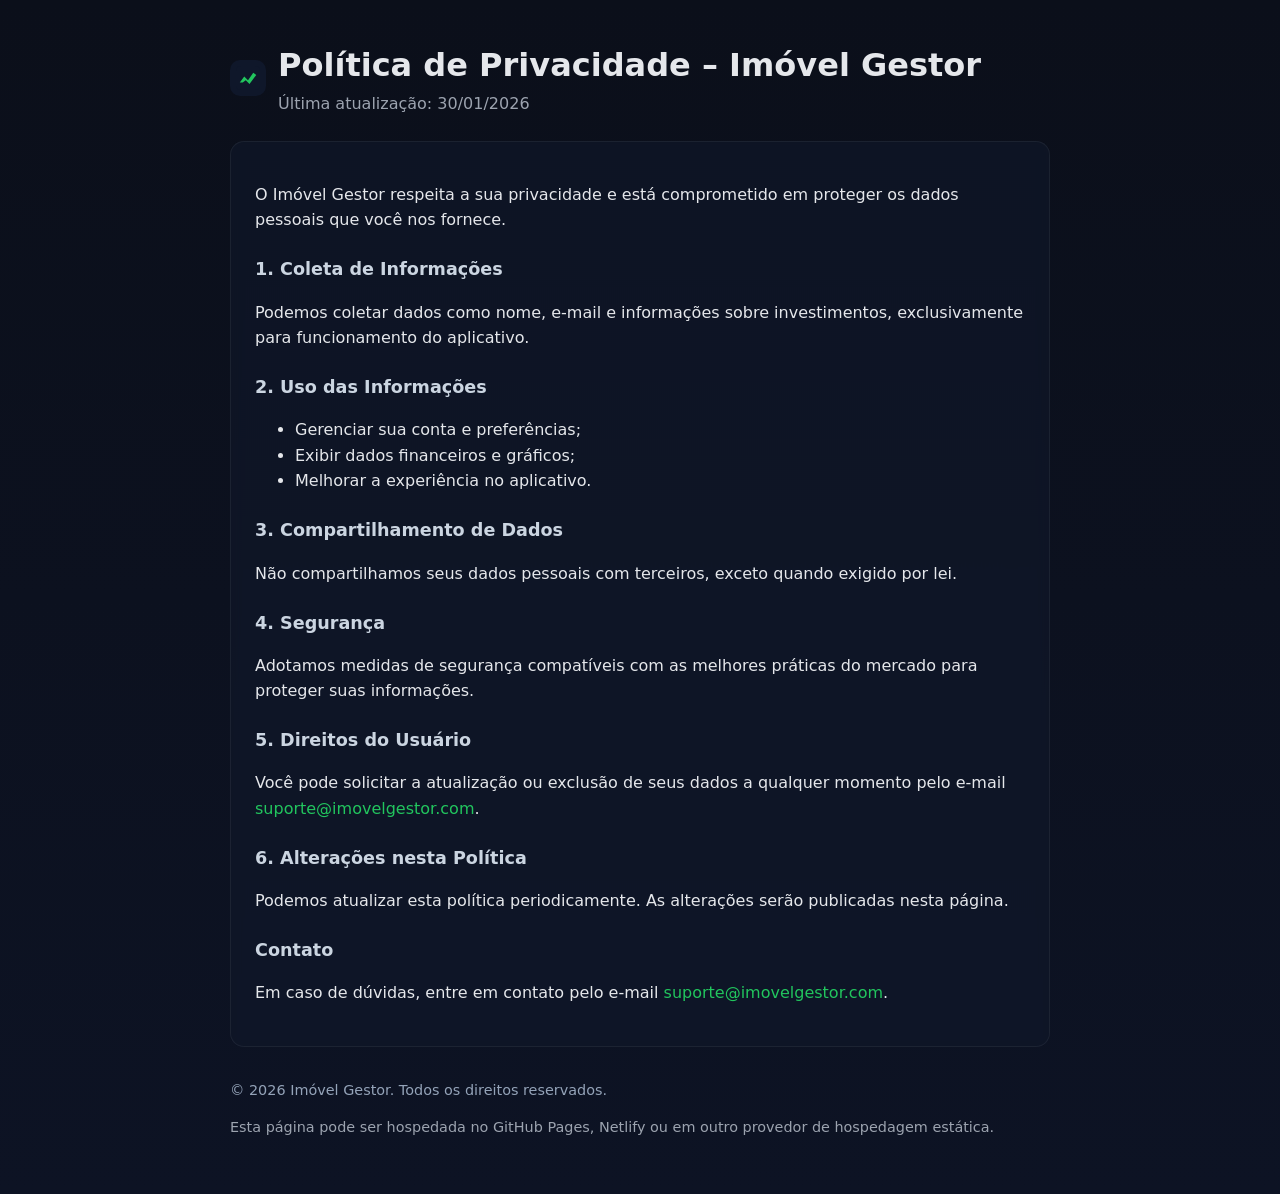
==== index.html @ f821781c "Initial commit" ====
<!doctype html>
<html lang="pt-br">
<head>
  <meta charset="utf-8">
  <meta name="viewport" content="width=device-width, initial-scale=1">
  <title>Política de Privacidade – Imóvel Gestor</title>
  <meta name="description" content="Política de Privacidade do aplicativo Imóvel Gestor. Transparência sobre coleta, uso e proteção de dados.">
  <meta property="og:title" content="Política de Privacidade – Imóvel Gestor">
  <meta property="og:description" content="Política de Privacidade do aplicativo Imóvel Gestor">
  <meta property="og:type" content="website">
  <meta name="theme-color" content="#0f172a">
  <link rel="icon" href="data:image/svg+xml,<svg xmlns='http://www.w3.org/2000/svg' viewBox='0 0 256 256'><rect width='256' height='256' rx='48' fill='%230f172a'/><path d='M40 176l48-64 40 40 56-80 32 24-72 96-40-40-32 24z' fill='%2334d399'/></svg>">
  <style>
    :root{
      --bg: #0b0f1a;
      --panel: #0f172a;
      --text: #e5e7eb;
      --muted:#9ca3af;
      --accent:#22c55e;
      --card:#111827;
    }
    *{box-sizing:border-box}
    html,body{margin:0;padding:0;background:linear-gradient(180deg,var(--bg),#0d1324);color:var(--text);font:16px/1.6 system-ui,-apple-system,Segoe UI,Roboto,Ubuntu,Cantarell,Noto Sans,sans-serif}
    .wrap{max-width:860px;margin:0 auto;padding:40px 20px}
    header{display:flex;align-items:center;gap:12px;margin-bottom:24px}
    .logo{width:36px;height:36px;display:grid;place-items:center;background:#0f172a;border-radius:10px}
    .logo svg{width:24px;height:24px}
    h1{font-size:clamp(1.6rem,3vw,2rem);margin:0}
    .card{background:rgba(17,24,39,.7);backdrop-filter:saturate(140%) blur(6px);border:1px solid rgba(255,255,255,.06);border-radius:14px;padding:24px}
    h2{font-size:1.1rem;margin-top:1.4rem;color:#cbd5e1}
    a{color:var(--accent);text-decoration:none}
    a:hover{text-decoration:underline}
    .muted{color:var(--muted)}
    footer{margin-top:32px;color:#94a3b8;font-size:.9rem}
    code{background:#0f172a;padding:.1rem .35rem;border-radius:6px}
  </style>
</head>
<body>
  <div class="wrap">
    <header>
      <div class="logo" aria-hidden="true">
        <svg xmlns="http://www.w3.org/2000/svg" viewBox="0 0 256 256" fill="none">
          <rect width="256" height="256" rx="48" fill="#0f172a"/>
          <path d="M40 176l48-64 40 40 56-80 32 24-72 96-40-40-32 24z" fill="#22c55e"/>
        </svg>
      </div>
      <div>
        <h1>Política de Privacidade – Imóvel Gestor</h1>
        <div class="muted">Última atualização: 30/01/2026</div>
      </div>
    </header>

    <main class="card" role="main">
      <p>O Imóvel Gestor respeita a sua privacidade e está comprometido em proteger os dados pessoais que você nos fornece.</p>

      <h2>1. Coleta de Informações</h2>
      <p>Podemos coletar dados como nome, e-mail e informações sobre investimentos, exclusivamente para funcionamento do aplicativo.</p>

      <h2>2. Uso das Informações</h2>
      <ul>
        <li>Gerenciar sua conta e preferências;</li>
        <li>Exibir dados financeiros e gráficos;</li>
        <li>Melhorar a experiência no aplicativo.</li>
      </ul>

      <h2>3. Compartilhamento de Dados</h2>
      <p>Não compartilhamos seus dados pessoais com terceiros, exceto quando exigido por lei.</p>

      <h2>4. Segurança</h2>
      <p>Adotamos medidas de segurança compatíveis com as melhores práticas do mercado para proteger suas informações.</p>

      <h2>5. Direitos do Usuário</h2>
      <p>Você pode solicitar a atualização ou exclusão de seus dados a qualquer momento pelo e-mail <a href="mailto:suporte@imovelgestor.com">suporte@imovelgestor.com</a>.</p>

      <h2>6. Alterações nesta Política</h2>
      <p>Podemos atualizar esta política periodicamente. As alterações serão publicadas nesta página.</p>

      <h2>Contato</h2>
      <p>Em caso de dúvidas, entre em contato pelo e-mail <a href="mailto:suporte@imovelgestor.com">suporte@imovelgestor.com</a>.</p>
    </main>

    <footer>
      <p>© 2026 Imóvel Gestor. Todos os direitos reservados.</p>
      <p class="muted">Esta página pode ser hospedada no GitHub Pages, Netlify ou em outro provedor de hospedagem estática.</p>
    </footer>
  </div>
</body>
</html>
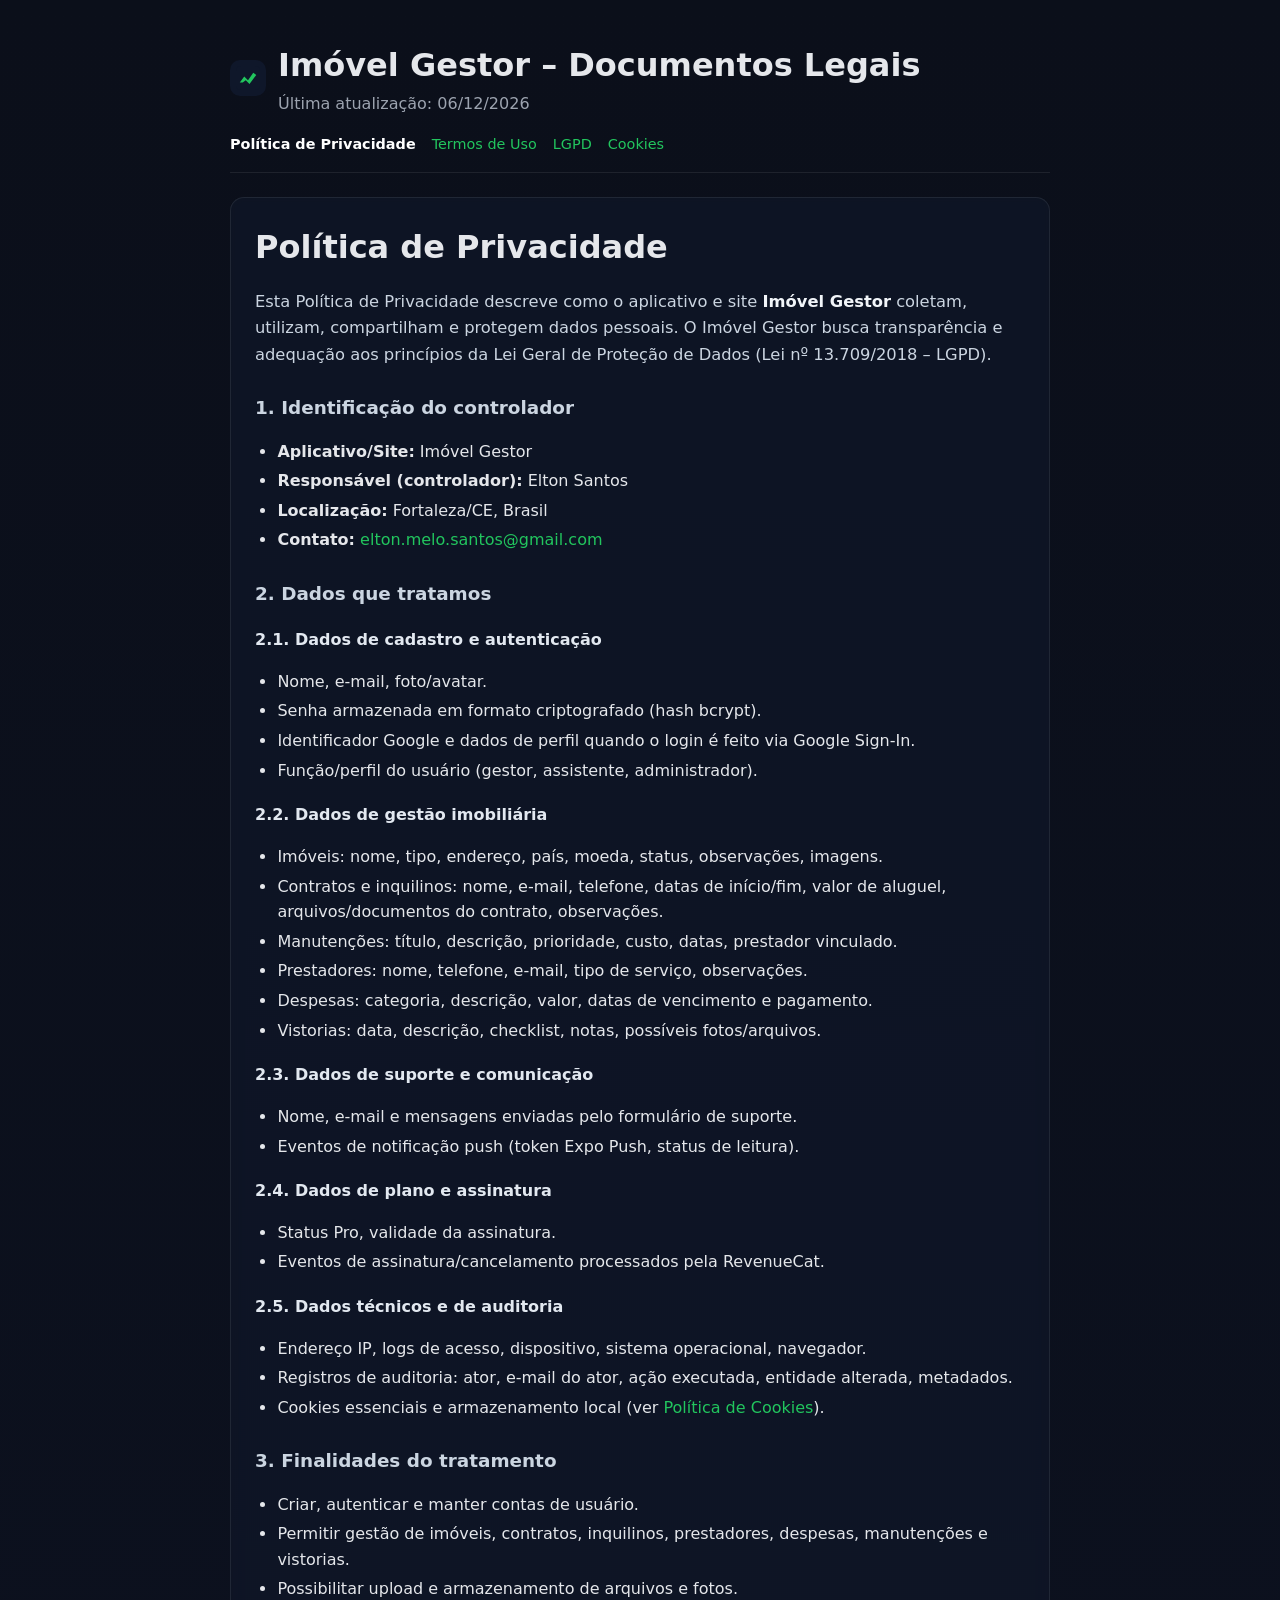
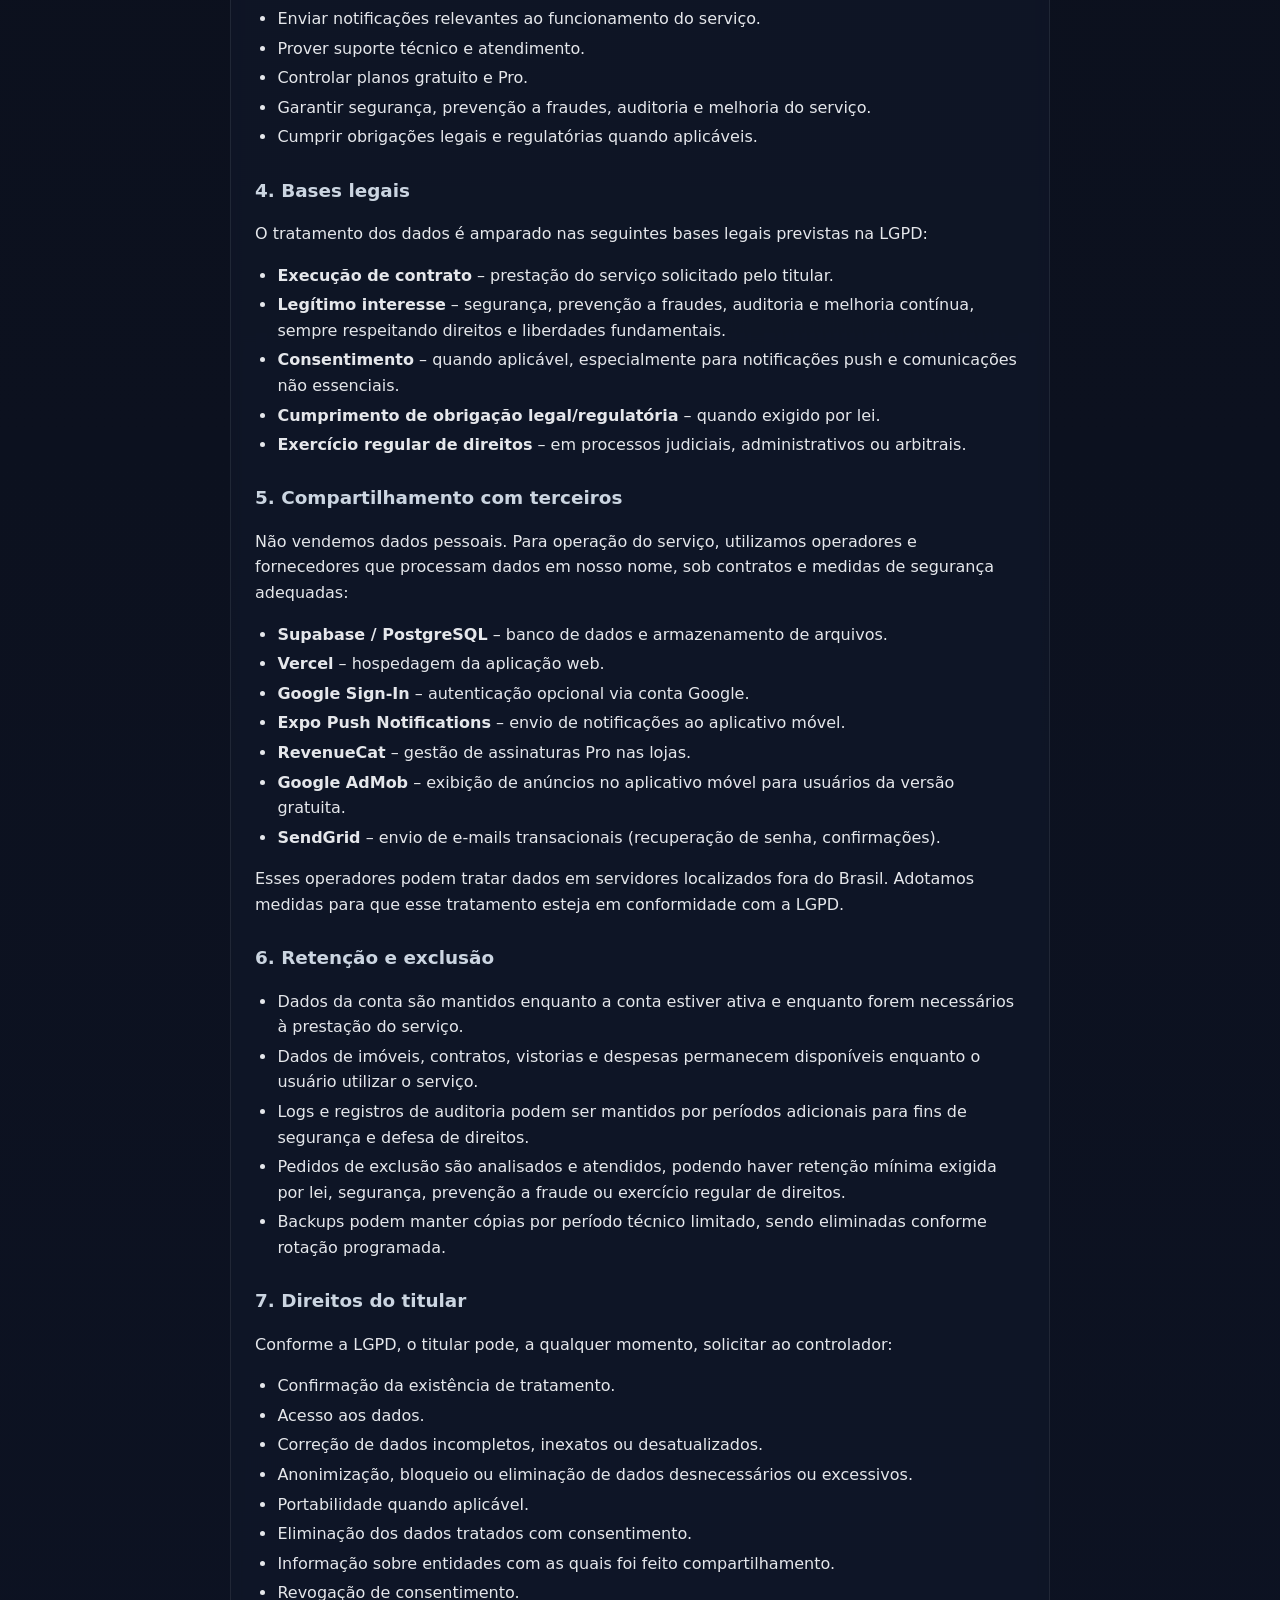
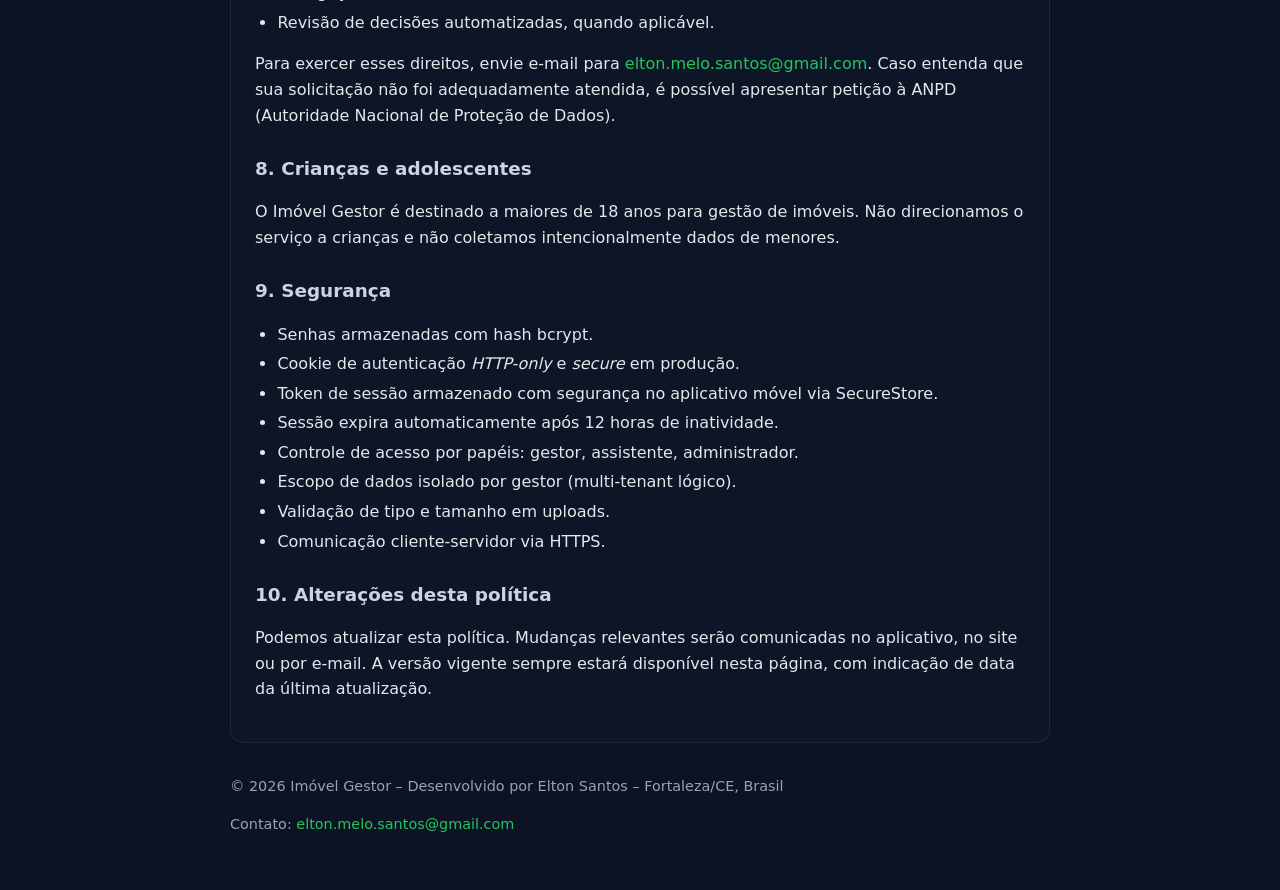
==== commit eb0a24c2: "Add severals laws" ====
--- a/index.html
+++ b/index.html
@@ -1,88 +1,173 @@
-<!doctype html>
-<html lang="pt-br">
-<head>
-  <meta charset="utf-8">
-  <meta name="viewport" content="width=device-width, initial-scale=1">
-  <title>Política de Privacidade – Imóvel Gestor</title>
-  <meta name="description" content="Política de Privacidade do aplicativo Imóvel Gestor. Transparência sobre coleta, uso e proteção de dados.">
-  <meta property="og:title" content="Política de Privacidade – Imóvel Gestor">
-  <meta property="og:description" content="Política de Privacidade do aplicativo Imóvel Gestor">
-  <meta property="og:type" content="website">
-  <meta name="theme-color" content="#0f172a">
-  <link rel="icon" href="data:image/svg+xml,<svg xmlns='http://www.w3.org/2000/svg' viewBox='0 0 256 256'><rect width='256' height='256' rx='48' fill='%230f172a'/><path d='M40 176l48-64 40 40 56-80 32 24-72 96-40-40-32 24z' fill='%2334d399'/></svg>">
-  <style>
-    :root{
-      --bg: #0b0f1a;
-      --panel: #0f172a;
-      --text: #e5e7eb;
-      --muted:#9ca3af;
-      --accent:#22c55e;
-      --card:#111827;
-    }
-    *{box-sizing:border-box}
-    html,body{margin:0;padding:0;background:linear-gradient(180deg,var(--bg),#0d1324);color:var(--text);font:16px/1.6 system-ui,-apple-system,Segoe UI,Roboto,Ubuntu,Cantarell,Noto Sans,sans-serif}
-    .wrap{max-width:860px;margin:0 auto;padding:40px 20px}
-    header{display:flex;align-items:center;gap:12px;margin-bottom:24px}
-    .logo{width:36px;height:36px;display:grid;place-items:center;background:#0f172a;border-radius:10px}
-    .logo svg{width:24px;height:24px}
-    h1{font-size:clamp(1.6rem,3vw,2rem);margin:0}
-    .card{background:rgba(17,24,39,.7);backdrop-filter:saturate(140%) blur(6px);border:1px solid rgba(255,255,255,.06);border-radius:14px;padding:24px}
-    h2{font-size:1.1rem;margin-top:1.4rem;color:#cbd5e1}
-    a{color:var(--accent);text-decoration:none}
-    a:hover{text-decoration:underline}
-    .muted{color:var(--muted)}
-    footer{margin-top:32px;color:#94a3b8;font-size:.9rem}
-    code{background:#0f172a;padding:.1rem .35rem;border-radius:6px}
-  </style>
-</head>
-<body>
-  <div class="wrap">
-    <header>
-      <div class="logo" aria-hidden="true">
-        <svg xmlns="http://www.w3.org/2000/svg" viewBox="0 0 256 256" fill="none">
-          <rect width="256" height="256" rx="48" fill="#0f172a"/>
-          <path d="M40 176l48-64 40 40 56-80 32 24-72 96-40-40-32 24z" fill="#22c55e"/>
-        </svg>
-      </div>
-      <div>
-        <h1>Política de Privacidade – Imóvel Gestor</h1>
-        <div class="muted">Última atualização: 30/01/2026</div>
-      </div>
-    </header>
-
-    <main class="card" role="main">
-      <p>O Imóvel Gestor respeita a sua privacidade e está comprometido em proteger os dados pessoais que você nos fornece.</p>
-
-      <h2>1. Coleta de Informações</h2>
-      <p>Podemos coletar dados como nome, e-mail e informações sobre investimentos, exclusivamente para funcionamento do aplicativo.</p>
-
-      <h2>2. Uso das Informações</h2>
-      <ul>
-        <li>Gerenciar sua conta e preferências;</li>
-        <li>Exibir dados financeiros e gráficos;</li>
-        <li>Melhorar a experiência no aplicativo.</li>
-      </ul>
-
-      <h2>3. Compartilhamento de Dados</h2>
-      <p>Não compartilhamos seus dados pessoais com terceiros, exceto quando exigido por lei.</p>
-
-      <h2>4. Segurança</h2>
-      <p>Adotamos medidas de segurança compatíveis com as melhores práticas do mercado para proteger suas informações.</p>
-
-      <h2>5. Direitos do Usuário</h2>
-      <p>Você pode solicitar a atualização ou exclusão de seus dados a qualquer momento pelo e-mail <a href="mailto:suporte@imovelgestor.com">suporte@imovelgestor.com</a>.</p>
-
-      <h2>6. Alterações nesta Política</h2>
-      <p>Podemos atualizar esta política periodicamente. As alterações serão publicadas nesta página.</p>
-
-      <h2>Contato</h2>
-      <p>Em caso de dúvidas, entre em contato pelo e-mail <a href="mailto:suporte@imovelgestor.com">suporte@imovelgestor.com</a>.</p>
-    </main>
-
-    <footer>
-      <p>© 2026 Imóvel Gestor. Todos os direitos reservados.</p>
-      <p class="muted">Esta página pode ser hospedada no GitHub Pages, Netlify ou em outro provedor de hospedagem estática.</p>
-    </footer>
-  </div>
-</body>
-</html>+<!doctype html>
+<html lang="pt-br">
+<head>
+  <meta charset="utf-8">
+  <meta name="viewport" content="width=device-width, initial-scale=1">
+  <title>Política de Privacidade – Imóvel Gestor</title>
+  <meta name="description" content="Política de Privacidade do Imóvel Gestor: dados tratados, finalidades, bases legais, compartilhamento, retenção, segurança e direitos do titular conforme a LGPD.">
+  <meta property="og:title" content="Política de Privacidade – Imóvel Gestor">
+  <meta property="og:description" content="Política de Privacidade do Imóvel Gestor – LGPD, dados, direitos do titular.">
+  <meta property="og:type" content="website">
+  <meta name="theme-color" content="#0f172a">
+  <link rel="icon" href="data:image/svg+xml,<svg xmlns='http://www.w3.org/2000/svg' viewBox='0 0 256 256'><rect width='256' height='256' rx='48' fill='%230f172a'/><path d='M40 176l48-64 40 40 56-80 32 24-72 96-40-40-32 24z' fill='%2334d399'/></svg>">
+  <link rel="stylesheet" href="style.css">
+</head>
+<body>
+  <div class="wrap">
+    <header class="site">
+      <div class="logo" aria-hidden="true">
+        <svg xmlns="http://www.w3.org/2000/svg" viewBox="0 0 256 256" fill="none">
+          <rect width="256" height="256" rx="48" fill="#0f172a"/>
+          <path d="M40 176l48-64 40 40 56-80 32 24-72 96-40-40-32 24z" fill="#22c55e"/>
+        </svg>
+      </div>
+      <div>
+        <h1>Imóvel Gestor – Documentos Legais</h1>
+        <div class="muted">Última atualização: <span id="last-update">—</span></div>
+      </div>
+    </header>
+
+    <nav class="nav">
+      <a href="index.html" class="active">Política de Privacidade</a>
+      <a href="terms.html">Termos de Uso</a>
+      <a href="lgpd.html">LGPD</a>
+      <a href="cookies.html">Cookies</a>
+    </nav>
+
+    <main class="card" role="main">
+      <h1 style="margin-top:0">Política de Privacidade</h1>
+      <p class="lead">Esta Política de Privacidade descreve como o aplicativo e site <strong>Imóvel Gestor</strong> coletam, utilizam, compartilham e protegem dados pessoais. O Imóvel Gestor busca transparência e adequação aos princípios da Lei Geral de Proteção de Dados (Lei nº 13.709/2018 – LGPD).</p>
+
+      <h2>1. Identificação do controlador</h2>
+      <ul>
+        <li><strong>Aplicativo/Site:</strong> Imóvel Gestor</li>
+        <li><strong>Responsável (controlador):</strong> Elton Santos</li>
+        <li><strong>Localização:</strong> Fortaleza/CE, Brasil</li>
+        <li><strong>Contato:</strong> <a href="mailto:elton.melo.santos@gmail.com">elton.melo.santos@gmail.com</a></li>
+      </ul>
+
+      <h2>2. Dados que tratamos</h2>
+
+      <h3>2.1. Dados de cadastro e autenticação</h3>
+      <ul>
+        <li>Nome, e-mail, foto/avatar.</li>
+        <li>Senha armazenada em formato criptografado (hash bcrypt).</li>
+        <li>Identificador Google e dados de perfil quando o login é feito via Google Sign-In.</li>
+        <li>Função/perfil do usuário (gestor, assistente, administrador).</li>
+      </ul>
+
+      <h3>2.2. Dados de gestão imobiliária</h3>
+      <ul>
+        <li>Imóveis: nome, tipo, endereço, país, moeda, status, observações, imagens.</li>
+        <li>Contratos e inquilinos: nome, e-mail, telefone, datas de início/fim, valor de aluguel, arquivos/documentos do contrato, observações.</li>
+        <li>Manutenções: título, descrição, prioridade, custo, datas, prestador vinculado.</li>
+        <li>Prestadores: nome, telefone, e-mail, tipo de serviço, observações.</li>
+        <li>Despesas: categoria, descrição, valor, datas de vencimento e pagamento.</li>
+        <li>Vistorias: data, descrição, checklist, notas, possíveis fotos/arquivos.</li>
+      </ul>
+
+      <h3>2.3. Dados de suporte e comunicação</h3>
+      <ul>
+        <li>Nome, e-mail e mensagens enviadas pelo formulário de suporte.</li>
+        <li>Eventos de notificação push (token Expo Push, status de leitura).</li>
+      </ul>
+
+      <h3>2.4. Dados de plano e assinatura</h3>
+      <ul>
+        <li>Status Pro, validade da assinatura.</li>
+        <li>Eventos de assinatura/cancelamento processados pela RevenueCat.</li>
+      </ul>
+
+      <h3>2.5. Dados técnicos e de auditoria</h3>
+      <ul>
+        <li>Endereço IP, logs de acesso, dispositivo, sistema operacional, navegador.</li>
+        <li>Registros de auditoria: ator, e-mail do ator, ação executada, entidade alterada, metadados.</li>
+        <li>Cookies essenciais e armazenamento local (ver <a href="cookies.html">Política de Cookies</a>).</li>
+      </ul>
+
+      <h2>3. Finalidades do tratamento</h2>
+      <ul>
+        <li>Criar, autenticar e manter contas de usuário.</li>
+        <li>Permitir gestão de imóveis, contratos, inquilinos, prestadores, despesas, manutenções e vistorias.</li>
+        <li>Possibilitar upload e armazenamento de arquivos e fotos.</li>
+        <li>Enviar notificações relevantes ao funcionamento do serviço.</li>
+        <li>Prover suporte técnico e atendimento.</li>
+        <li>Controlar planos gratuito e Pro.</li>
+        <li>Garantir segurança, prevenção a fraudes, auditoria e melhoria do serviço.</li>
+        <li>Cumprir obrigações legais e regulatórias quando aplicáveis.</li>
+      </ul>
+
+      <h2>4. Bases legais</h2>
+      <p>O tratamento dos dados é amparado nas seguintes bases legais previstas na LGPD:</p>
+      <ul>
+        <li><strong>Execução de contrato</strong> – prestação do serviço solicitado pelo titular.</li>
+        <li><strong>Legítimo interesse</strong> – segurança, prevenção a fraudes, auditoria e melhoria contínua, sempre respeitando direitos e liberdades fundamentais.</li>
+        <li><strong>Consentimento</strong> – quando aplicável, especialmente para notificações push e comunicações não essenciais.</li>
+        <li><strong>Cumprimento de obrigação legal/regulatória</strong> – quando exigido por lei.</li>
+        <li><strong>Exercício regular de direitos</strong> – em processos judiciais, administrativos ou arbitrais.</li>
+      </ul>
+
+      <h2>5. Compartilhamento com terceiros</h2>
+      <p>Não vendemos dados pessoais. Para operação do serviço, utilizamos operadores e fornecedores que processam dados em nosso nome, sob contratos e medidas de segurança adequadas:</p>
+      <ul>
+        <li><strong>Supabase / PostgreSQL</strong> – banco de dados e armazenamento de arquivos.</li>
+        <li><strong>Vercel</strong> – hospedagem da aplicação web.</li>
+        <li><strong>Google Sign-In</strong> – autenticação opcional via conta Google.</li>
+        <li><strong>Expo Push Notifications</strong> – envio de notificações ao aplicativo móvel.</li>
+        <li><strong>RevenueCat</strong> – gestão de assinaturas Pro nas lojas.</li>
+        <li><strong>Google AdMob</strong> – exibição de anúncios no aplicativo móvel para usuários da versão gratuita.</li>
+        <li><strong>SendGrid</strong> – envio de e-mails transacionais (recuperação de senha, confirmações).</li>
+      </ul>
+      <p>Esses operadores podem tratar dados em servidores localizados fora do Brasil. Adotamos medidas para que esse tratamento esteja em conformidade com a LGPD.</p>
+
+      <h2>6. Retenção e exclusão</h2>
+      <ul>
+        <li>Dados da conta são mantidos enquanto a conta estiver ativa e enquanto forem necessários à prestação do serviço.</li>
+        <li>Dados de imóveis, contratos, vistorias e despesas permanecem disponíveis enquanto o usuário utilizar o serviço.</li>
+        <li>Logs e registros de auditoria podem ser mantidos por períodos adicionais para fins de segurança e defesa de direitos.</li>
+        <li>Pedidos de exclusão são analisados e atendidos, podendo haver retenção mínima exigida por lei, segurança, prevenção a fraude ou exercício regular de direitos.</li>
+        <li>Backups podem manter cópias por período técnico limitado, sendo eliminadas conforme rotação programada.</li>
+      </ul>
+
+      <h2>7. Direitos do titular</h2>
+      <p>Conforme a LGPD, o titular pode, a qualquer momento, solicitar ao controlador:</p>
+      <ul>
+        <li>Confirmação da existência de tratamento.</li>
+        <li>Acesso aos dados.</li>
+        <li>Correção de dados incompletos, inexatos ou desatualizados.</li>
+        <li>Anonimização, bloqueio ou eliminação de dados desnecessários ou excessivos.</li>
+        <li>Portabilidade quando aplicável.</li>
+        <li>Eliminação dos dados tratados com consentimento.</li>
+        <li>Informação sobre entidades com as quais foi feito compartilhamento.</li>
+        <li>Revogação de consentimento.</li>
+        <li>Revisão de decisões automatizadas, quando aplicável.</li>
+      </ul>
+      <p>Para exercer esses direitos, envie e-mail para <a href="mailto:elton.melo.santos@gmail.com">elton.melo.santos@gmail.com</a>. Caso entenda que sua solicitação não foi adequadamente atendida, é possível apresentar petição à ANPD (Autoridade Nacional de Proteção de Dados).</p>
+
+      <h2>8. Crianças e adolescentes</h2>
+      <p>O Imóvel Gestor é destinado a maiores de 18 anos para gestão de imóveis. Não direcionamos o serviço a crianças e não coletamos intencionalmente dados de menores.</p>
+
+      <h2>9. Segurança</h2>
+      <ul>
+        <li>Senhas armazenadas com hash bcrypt.</li>
+        <li>Cookie de autenticação <em>HTTP-only</em> e <em>secure</em> em produção.</li>
+        <li>Token de sessão armazenado com segurança no aplicativo móvel via SecureStore.</li>
+        <li>Sessão expira automaticamente após 12 horas de inatividade.</li>
+        <li>Controle de acesso por papéis: gestor, assistente, administrador.</li>
+        <li>Escopo de dados isolado por gestor (multi-tenant lógico).</li>
+        <li>Validação de tipo e tamanho em uploads.</li>
+        <li>Comunicação cliente-servidor via HTTPS.</li>
+      </ul>
+
+      <h2>10. Alterações desta política</h2>
+      <p>Podemos atualizar esta política. Mudanças relevantes serão comunicadas no aplicativo, no site ou por e-mail. A versão vigente sempre estará disponível nesta página, com indicação de data da última atualização.</p>
+    </main>
+
+    <footer>
+      <p>© <span id="copy-year"></span> Imóvel Gestor – Desenvolvido por Elton Santos – Fortaleza/CE, Brasil</p>
+      <p class="muted">Contato: <a href="mailto:elton.melo.santos@gmail.com">elton.melo.santos@gmail.com</a></p>
+    </footer>
+  </div>
+  <script src="legal.js"></script>
+</body>
+</html>
--- a/style.css
+++ b/style.css
@@ -0,0 +1,155 @@
+:root {
+  --bg: #0b0f1a;
+  --panel: #0f172a;
+  --text: #e5e7eb;
+  --muted: #9ca3af;
+  --accent: #22c55e;
+  --card: #111827;
+  --border: rgba(255, 255, 255, 0.08);
+}
+
+* {
+  box-sizing: border-box;
+}
+
+html,
+body {
+  margin: 0;
+  padding: 0;
+  background: linear-gradient(180deg, var(--bg), #0d1324);
+  color: var(--text);
+  font: 16px/1.6 system-ui, -apple-system, Segoe UI, Roboto, Ubuntu, Cantarell,
+    Noto Sans, sans-serif;
+}
+
+.wrap {
+  max-width: 860px;
+  margin: 0 auto;
+  padding: 40px 20px;
+}
+
+header.site {
+  display: flex;
+  align-items: center;
+  gap: 12px;
+  margin-bottom: 16px;
+}
+
+.logo {
+  width: 36px;
+  height: 36px;
+  display: grid;
+  place-items: center;
+  background: #0f172a;
+  border-radius: 10px;
+}
+
+.logo svg {
+  width: 24px;
+  height: 24px;
+}
+
+h1 {
+  font-size: clamp(1.6rem, 3vw, 2rem);
+  margin: 0;
+}
+
+h2 {
+  font-size: 1.15rem;
+  margin-top: 1.6rem;
+  color: #cbd5e1;
+}
+
+h3 {
+  font-size: 1rem;
+  margin-top: 1.2rem;
+  color: #e2e8f0;
+}
+
+.card {
+  background: rgba(17, 24, 39, 0.7);
+  backdrop-filter: saturate(140%) blur(6px);
+  border: 1px solid var(--border);
+  border-radius: 14px;
+  padding: 24px;
+}
+
+a {
+  color: var(--accent);
+  text-decoration: none;
+}
+
+a:hover {
+  text-decoration: underline;
+}
+
+.muted {
+  color: var(--muted);
+}
+
+.nav {
+  display: flex;
+  flex-wrap: wrap;
+  gap: 8px 16px;
+  font-size: 0.9rem;
+  margin-bottom: 24px;
+  border-bottom: 1px solid var(--border);
+  padding-bottom: 16px;
+}
+
+.nav a.active {
+  color: #fff;
+  font-weight: 600;
+}
+
+footer {
+  margin-top: 32px;
+  color: #94a3b8;
+  font-size: 0.9rem;
+}
+
+code {
+  background: #0f172a;
+  padding: 0.1rem 0.35rem;
+  border-radius: 6px;
+  font-size: 0.85em;
+}
+
+ul,
+ol {
+  padding-left: 1.4rem;
+}
+
+li {
+  margin: 0.25rem 0;
+}
+
+table {
+  width: 100%;
+  border-collapse: collapse;
+  margin: 0.8rem 0;
+  font-size: 0.92rem;
+}
+
+th,
+td {
+  border: 1px solid var(--border);
+  padding: 8px 10px;
+  text-align: left;
+  vertical-align: top;
+}
+
+th {
+  background: #0f172a;
+  font-weight: 600;
+  color: #cbd5e1;
+}
+
+p strong {
+  color: #f1f5f9;
+}
+
+.lead {
+  font-size: 1.02rem;
+  color: #cbd5e1;
+}
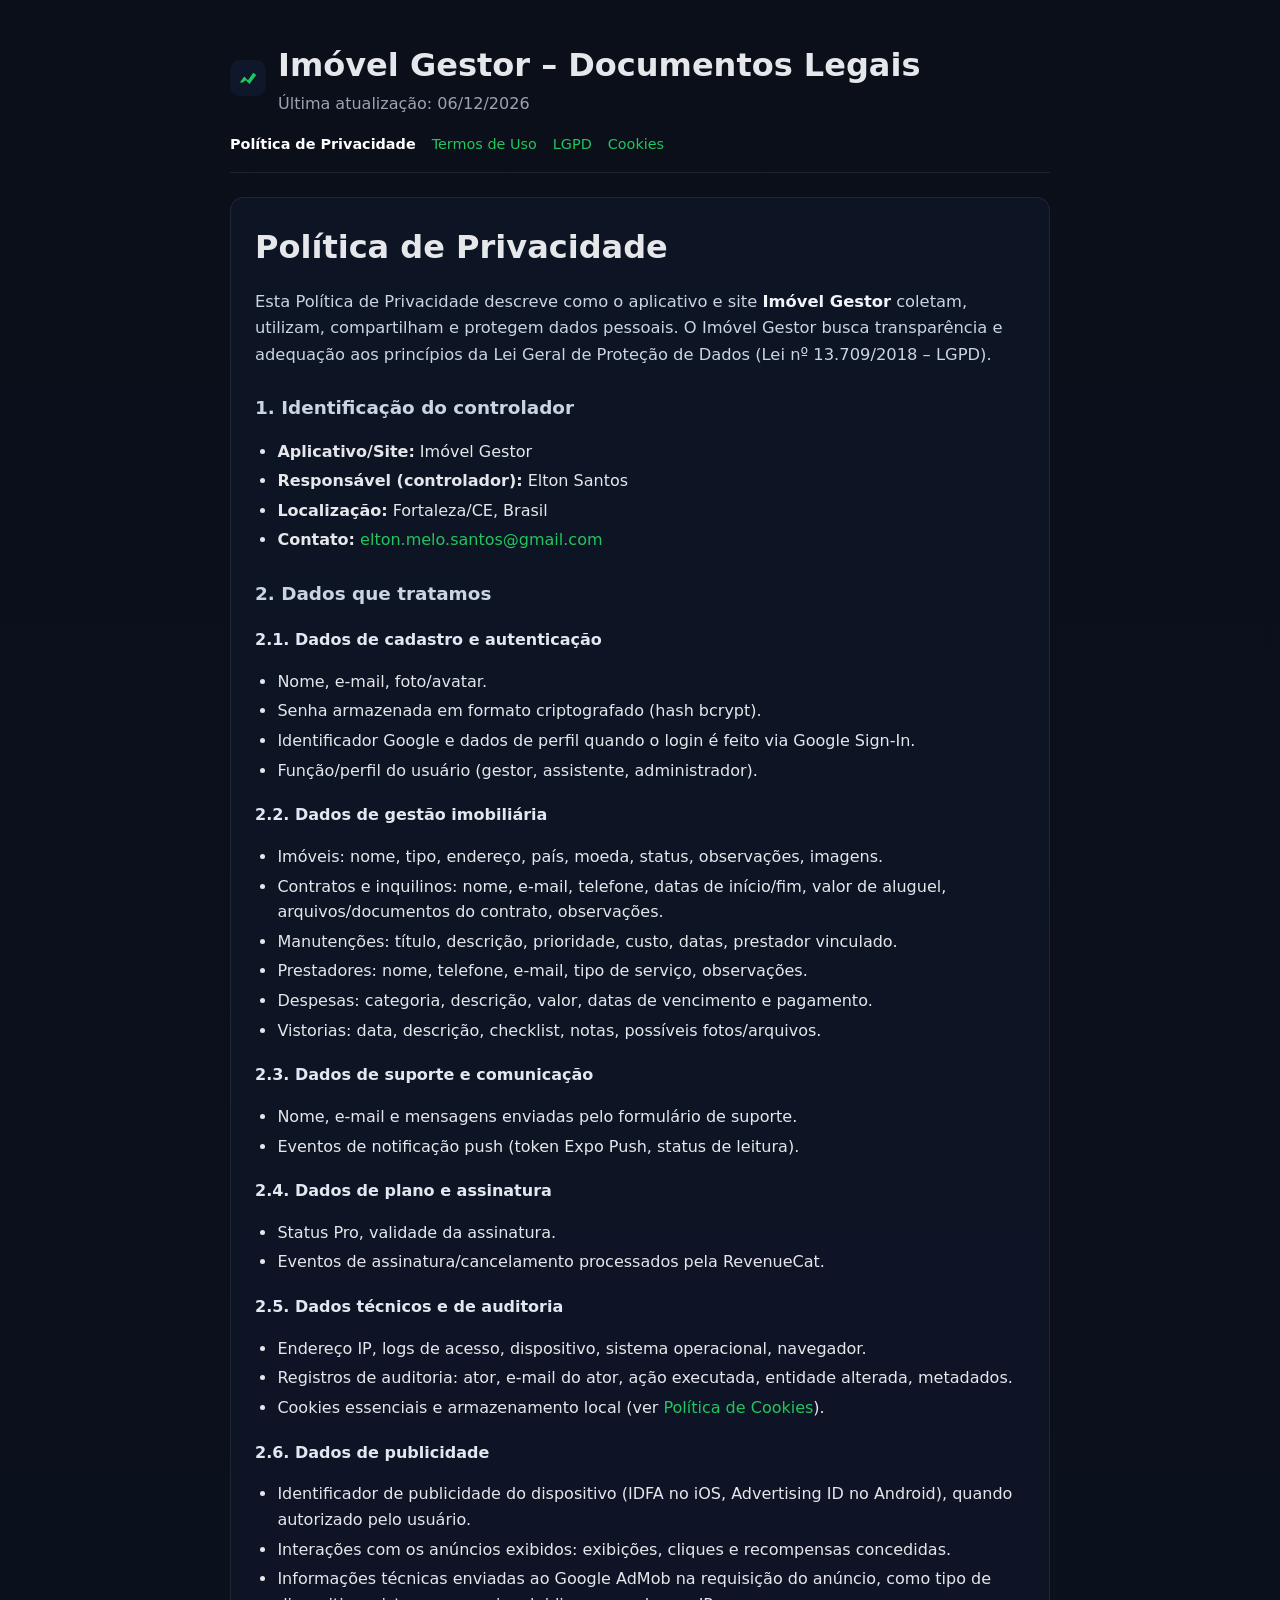
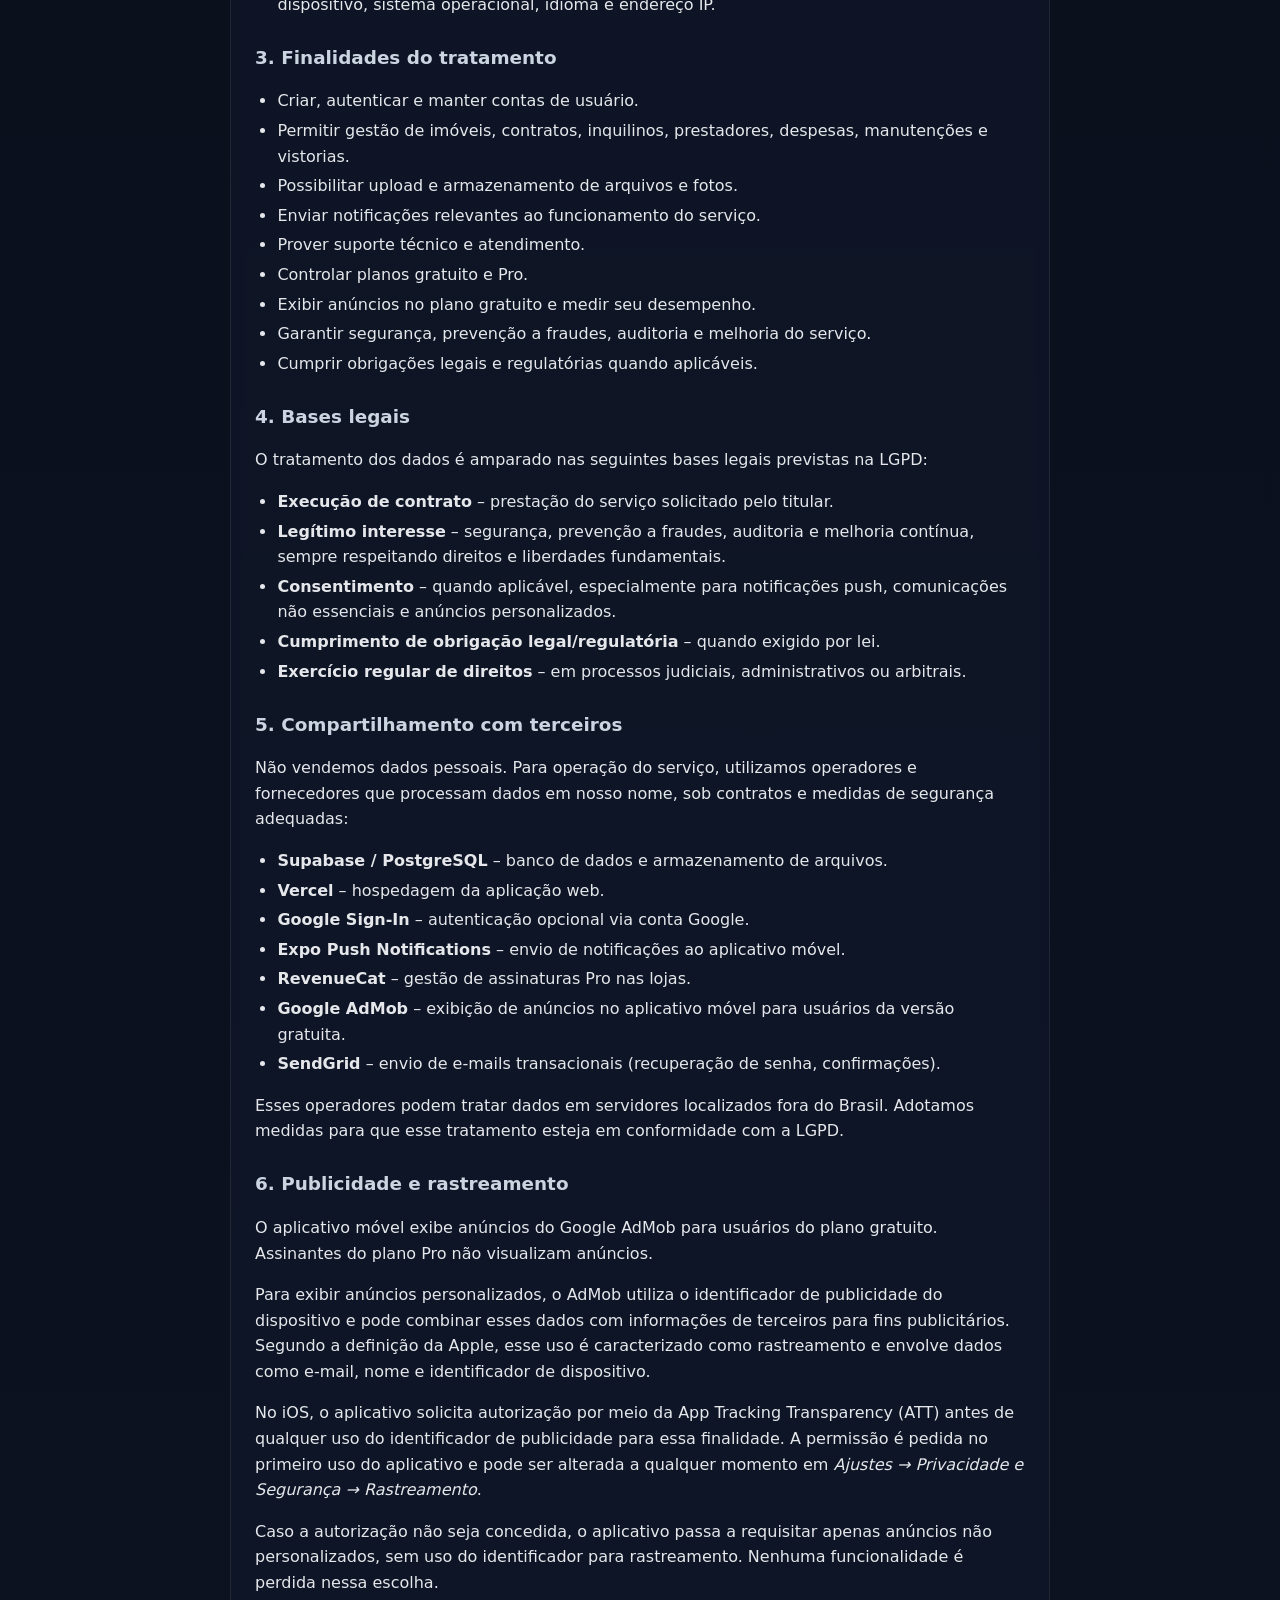
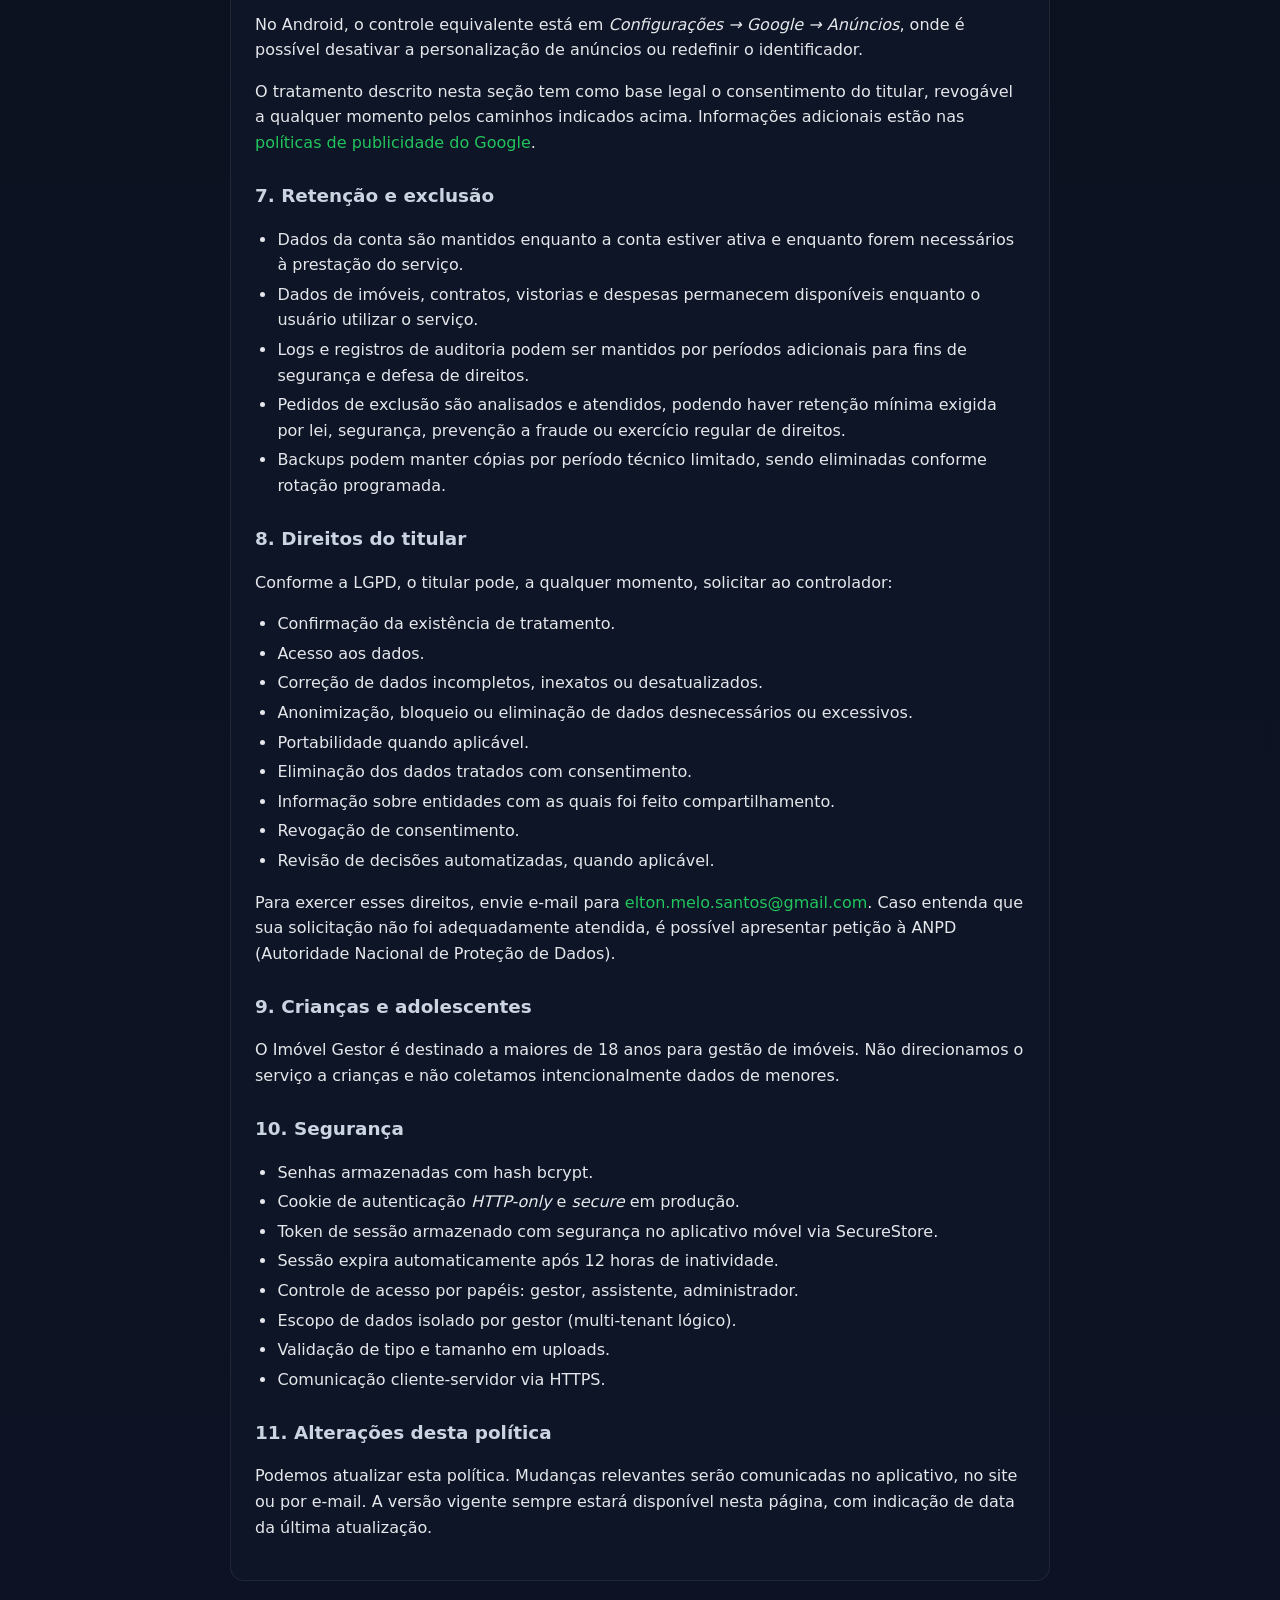
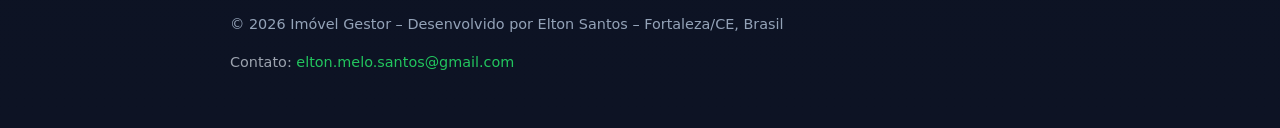
==== commit 1feb10ee: "docs: disclose advertising identifier use and ATT App Review rejected version 2.1.1 under guideline " ====
--- a/index.html
+++ b/index.html
@@ -85,6 +85,13 @@
         <li>Cookies essenciais e armazenamento local (ver <a href="cookies.html">Política de Cookies</a>).</li>
       </ul>
 
+      <h3>2.6. Dados de publicidade</h3>
+      <ul>
+        <li>Identificador de publicidade do dispositivo (IDFA no iOS, Advertising ID no Android), quando autorizado pelo usuário.</li>
+        <li>Interações com os anúncios exibidos: exibições, cliques e recompensas concedidas.</li>
+        <li>Informações técnicas enviadas ao Google AdMob na requisição do anúncio, como tipo de dispositivo, sistema operacional, idioma e endereço IP.</li>
+      </ul>
+
       <h2>3. Finalidades do tratamento</h2>
       <ul>
         <li>Criar, autenticar e manter contas de usuário.</li>
@@ -93,6 +100,7 @@
         <li>Enviar notificações relevantes ao funcionamento do serviço.</li>
         <li>Prover suporte técnico e atendimento.</li>
         <li>Controlar planos gratuito e Pro.</li>
+        <li>Exibir anúncios no plano gratuito e medir seu desempenho.</li>
         <li>Garantir segurança, prevenção a fraudes, auditoria e melhoria do serviço.</li>
         <li>Cumprir obrigações legais e regulatórias quando aplicáveis.</li>
       </ul>
@@ -102,7 +110,7 @@
       <ul>
         <li><strong>Execução de contrato</strong> – prestação do serviço solicitado pelo titular.</li>
         <li><strong>Legítimo interesse</strong> – segurança, prevenção a fraudes, auditoria e melhoria contínua, sempre respeitando direitos e liberdades fundamentais.</li>
-        <li><strong>Consentimento</strong> – quando aplicável, especialmente para notificações push e comunicações não essenciais.</li>
+        <li><strong>Consentimento</strong> – quando aplicável, especialmente para notificações push, comunicações não essenciais e anúncios personalizados.</li>
         <li><strong>Cumprimento de obrigação legal/regulatória</strong> – quando exigido por lei.</li>
         <li><strong>Exercício regular de direitos</strong> – em processos judiciais, administrativos ou arbitrais.</li>
       </ul>
@@ -120,7 +128,15 @@
       </ul>
       <p>Esses operadores podem tratar dados em servidores localizados fora do Brasil. Adotamos medidas para que esse tratamento esteja em conformidade com a LGPD.</p>
 
-      <h2>6. Retenção e exclusão</h2>
+      <h2>6. Publicidade e rastreamento</h2>
+      <p>O aplicativo móvel exibe anúncios do Google AdMob para usuários do plano gratuito. Assinantes do plano Pro não visualizam anúncios.</p>
+      <p>Para exibir anúncios personalizados, o AdMob utiliza o identificador de publicidade do dispositivo e pode combinar esses dados com informações de terceiros para fins publicitários. Segundo a definição da Apple, esse uso é caracterizado como rastreamento e envolve dados como e-mail, nome e identificador de dispositivo.</p>
+      <p>No iOS, o aplicativo solicita autorização por meio da App Tracking Transparency (ATT) antes de qualquer uso do identificador de publicidade para essa finalidade. A permissão é pedida no primeiro uso do aplicativo e pode ser alterada a qualquer momento em <em>Ajustes &rarr; Privacidade e Segurança &rarr; Rastreamento</em>.</p>
+      <p>Caso a autorização não seja concedida, o aplicativo passa a requisitar apenas anúncios não personalizados, sem uso do identificador para rastreamento. Nenhuma funcionalidade é perdida nessa escolha.</p>
+      <p>No Android, o controle equivalente está em <em>Configurações &rarr; Google &rarr; Anúncios</em>, onde é possível desativar a personalização de anúncios ou redefinir o identificador.</p>
+      <p>O tratamento descrito nesta seção tem como base legal o consentimento do titular, revogável a qualquer momento pelos caminhos indicados acima. Informações adicionais estão nas <a href="https://policies.google.com/technologies/ads" target="_blank" rel="noopener">políticas de publicidade do Google</a>.</p>
+
+      <h2>7. Retenção e exclusão</h2>
       <ul>
         <li>Dados da conta são mantidos enquanto a conta estiver ativa e enquanto forem necessários à prestação do serviço.</li>
         <li>Dados de imóveis, contratos, vistorias e despesas permanecem disponíveis enquanto o usuário utilizar o serviço.</li>
@@ -129,7 +145,7 @@
         <li>Backups podem manter cópias por período técnico limitado, sendo eliminadas conforme rotação programada.</li>
       </ul>
 
-      <h2>7. Direitos do titular</h2>
+      <h2>8. Direitos do titular</h2>
       <p>Conforme a LGPD, o titular pode, a qualquer momento, solicitar ao controlador:</p>
       <ul>
         <li>Confirmação da existência de tratamento.</li>
@@ -144,10 +160,10 @@
       </ul>
       <p>Para exercer esses direitos, envie e-mail para <a href="mailto:elton.melo.santos@gmail.com">elton.melo.santos@gmail.com</a>. Caso entenda que sua solicitação não foi adequadamente atendida, é possível apresentar petição à ANPD (Autoridade Nacional de Proteção de Dados).</p>
 
-      <h2>8. Crianças e adolescentes</h2>
+      <h2>9. Crianças e adolescentes</h2>
       <p>O Imóvel Gestor é destinado a maiores de 18 anos para gestão de imóveis. Não direcionamos o serviço a crianças e não coletamos intencionalmente dados de menores.</p>
 
-      <h2>9. Segurança</h2>
+      <h2>10. Segurança</h2>
       <ul>
         <li>Senhas armazenadas com hash bcrypt.</li>
         <li>Cookie de autenticação <em>HTTP-only</em> e <em>secure</em> em produção.</li>
@@ -159,7 +175,7 @@
         <li>Comunicação cliente-servidor via HTTPS.</li>
       </ul>
 
-      <h2>10. Alterações desta política</h2>
+      <h2>11. Alterações desta política</h2>
       <p>Podemos atualizar esta política. Mudanças relevantes serão comunicadas no aplicativo, no site ou por e-mail. A versão vigente sempre estará disponível nesta página, com indicação de data da última atualização.</p>
     </main>
 
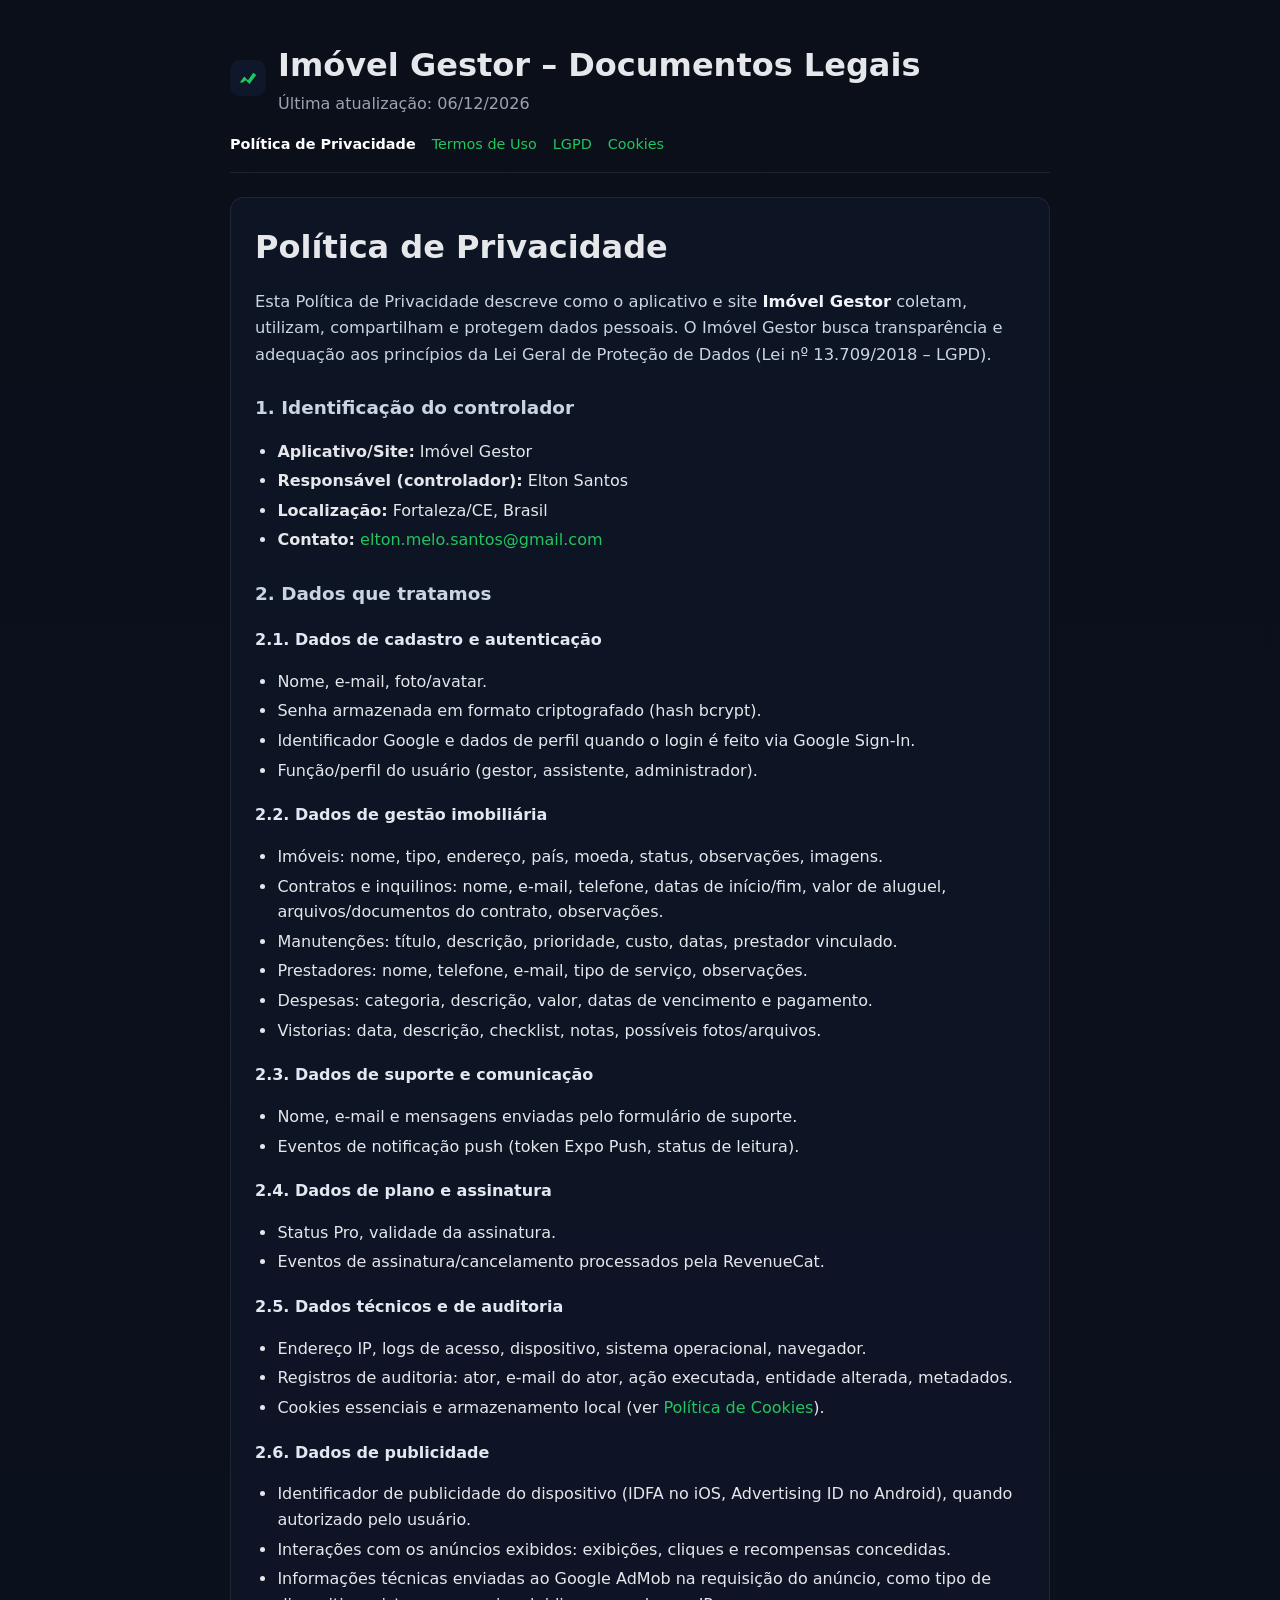
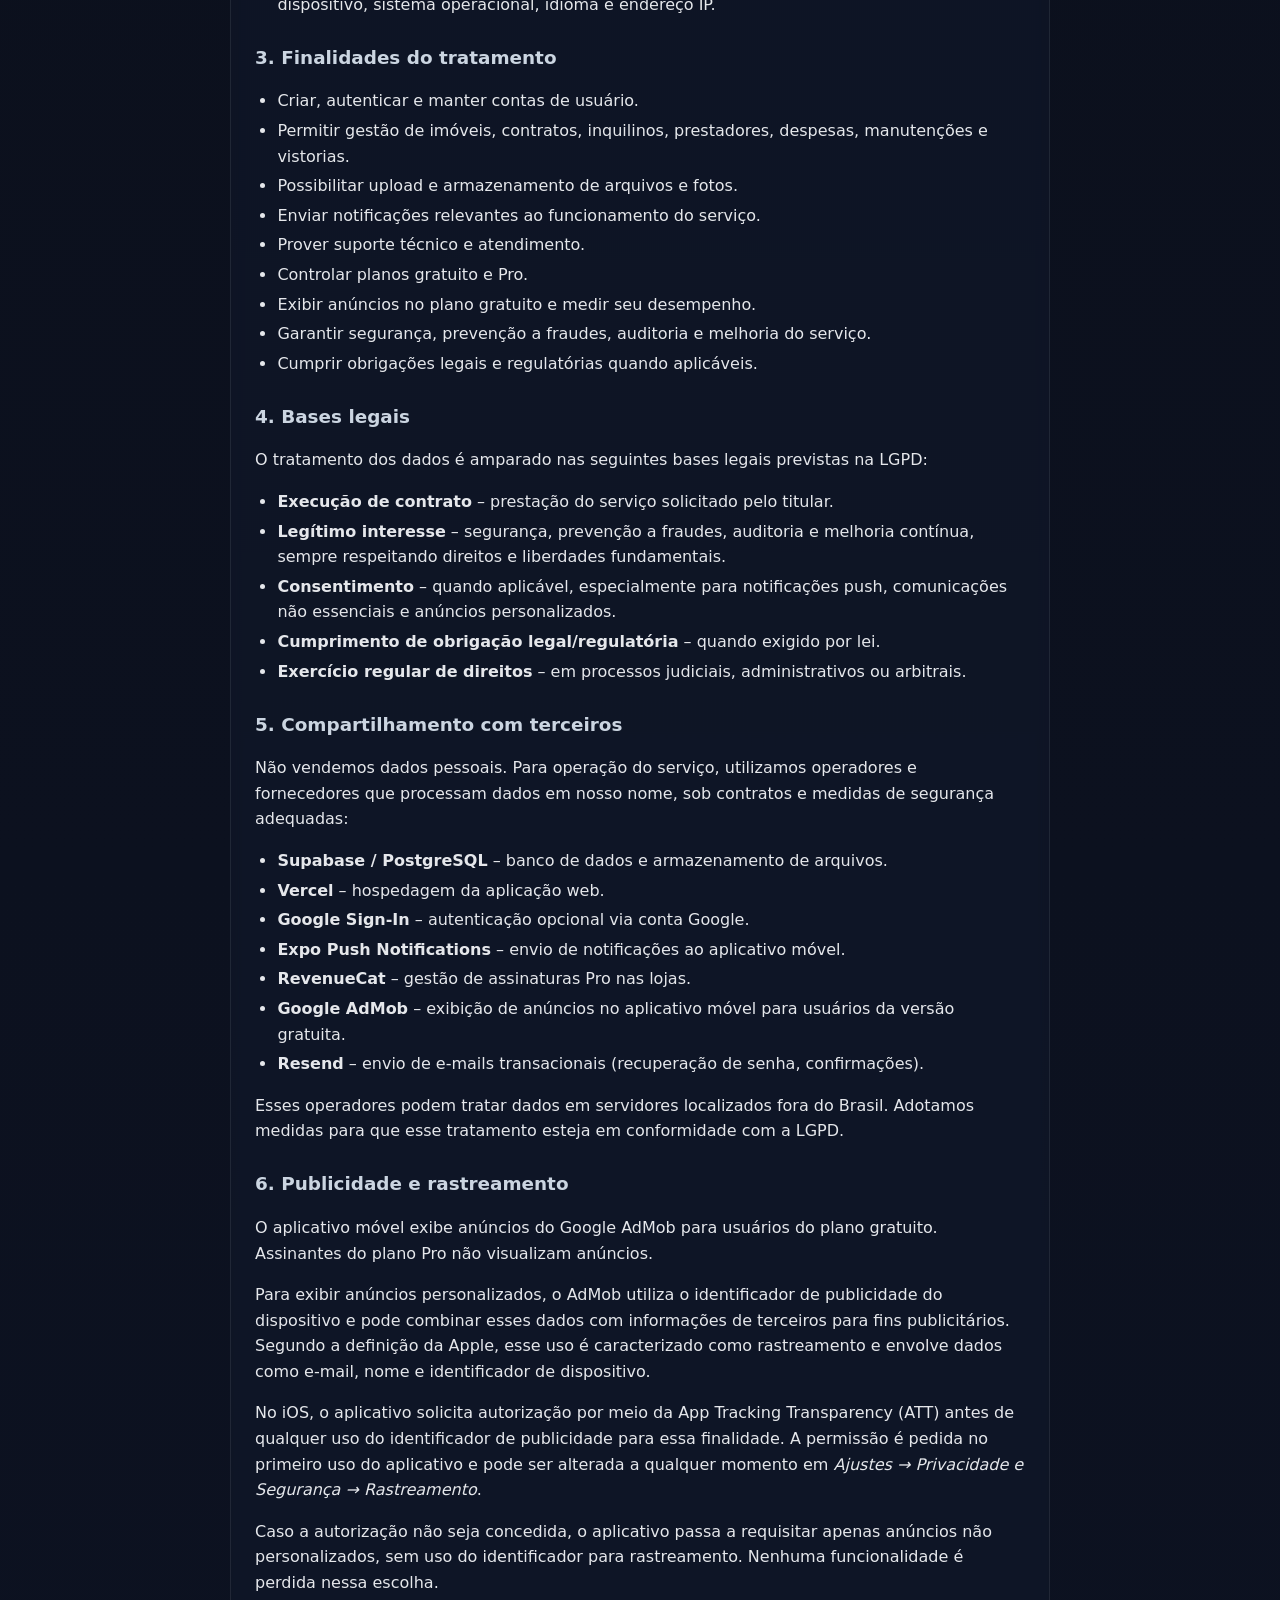
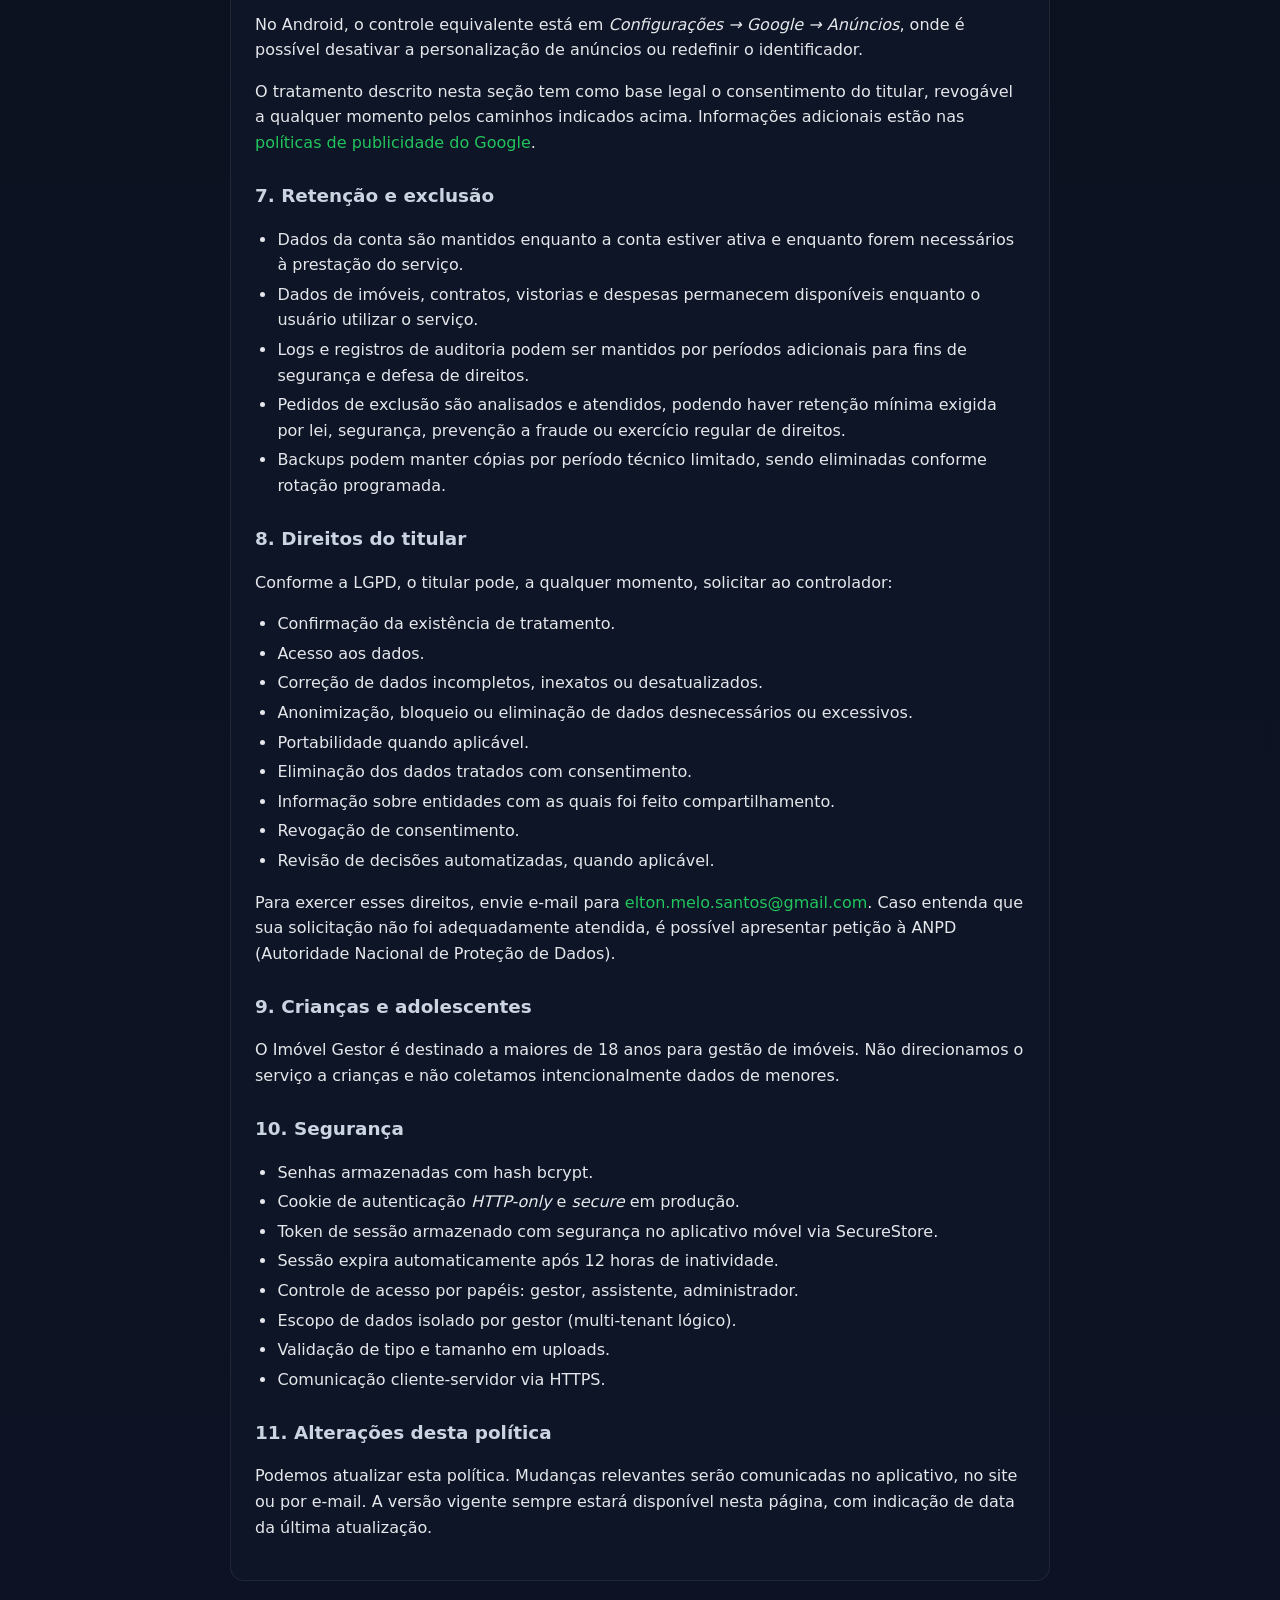
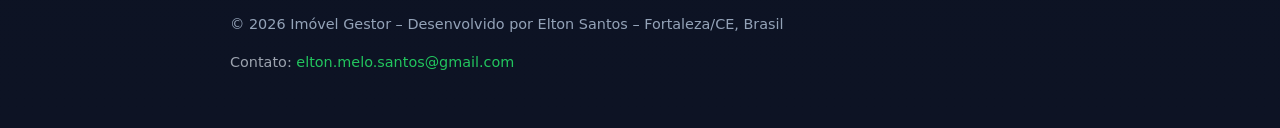
==== commit 9c8b3ec8: "docs: name Resend as the transactional email processor The app sends password reset and support emai" ====
--- a/index.html
+++ b/index.html
@@ -124,7 +124,7 @@
         <li><strong>Expo Push Notifications</strong> – envio de notificações ao aplicativo móvel.</li>
         <li><strong>RevenueCat</strong> – gestão de assinaturas Pro nas lojas.</li>
         <li><strong>Google AdMob</strong> – exibição de anúncios no aplicativo móvel para usuários da versão gratuita.</li>
-        <li><strong>SendGrid</strong> – envio de e-mails transacionais (recuperação de senha, confirmações).</li>
+        <li><strong>Resend</strong> – envio de e-mails transacionais (recuperação de senha, confirmações).</li>
       </ul>
       <p>Esses operadores podem tratar dados em servidores localizados fora do Brasil. Adotamos medidas para que esse tratamento esteja em conformidade com a LGPD.</p>
 
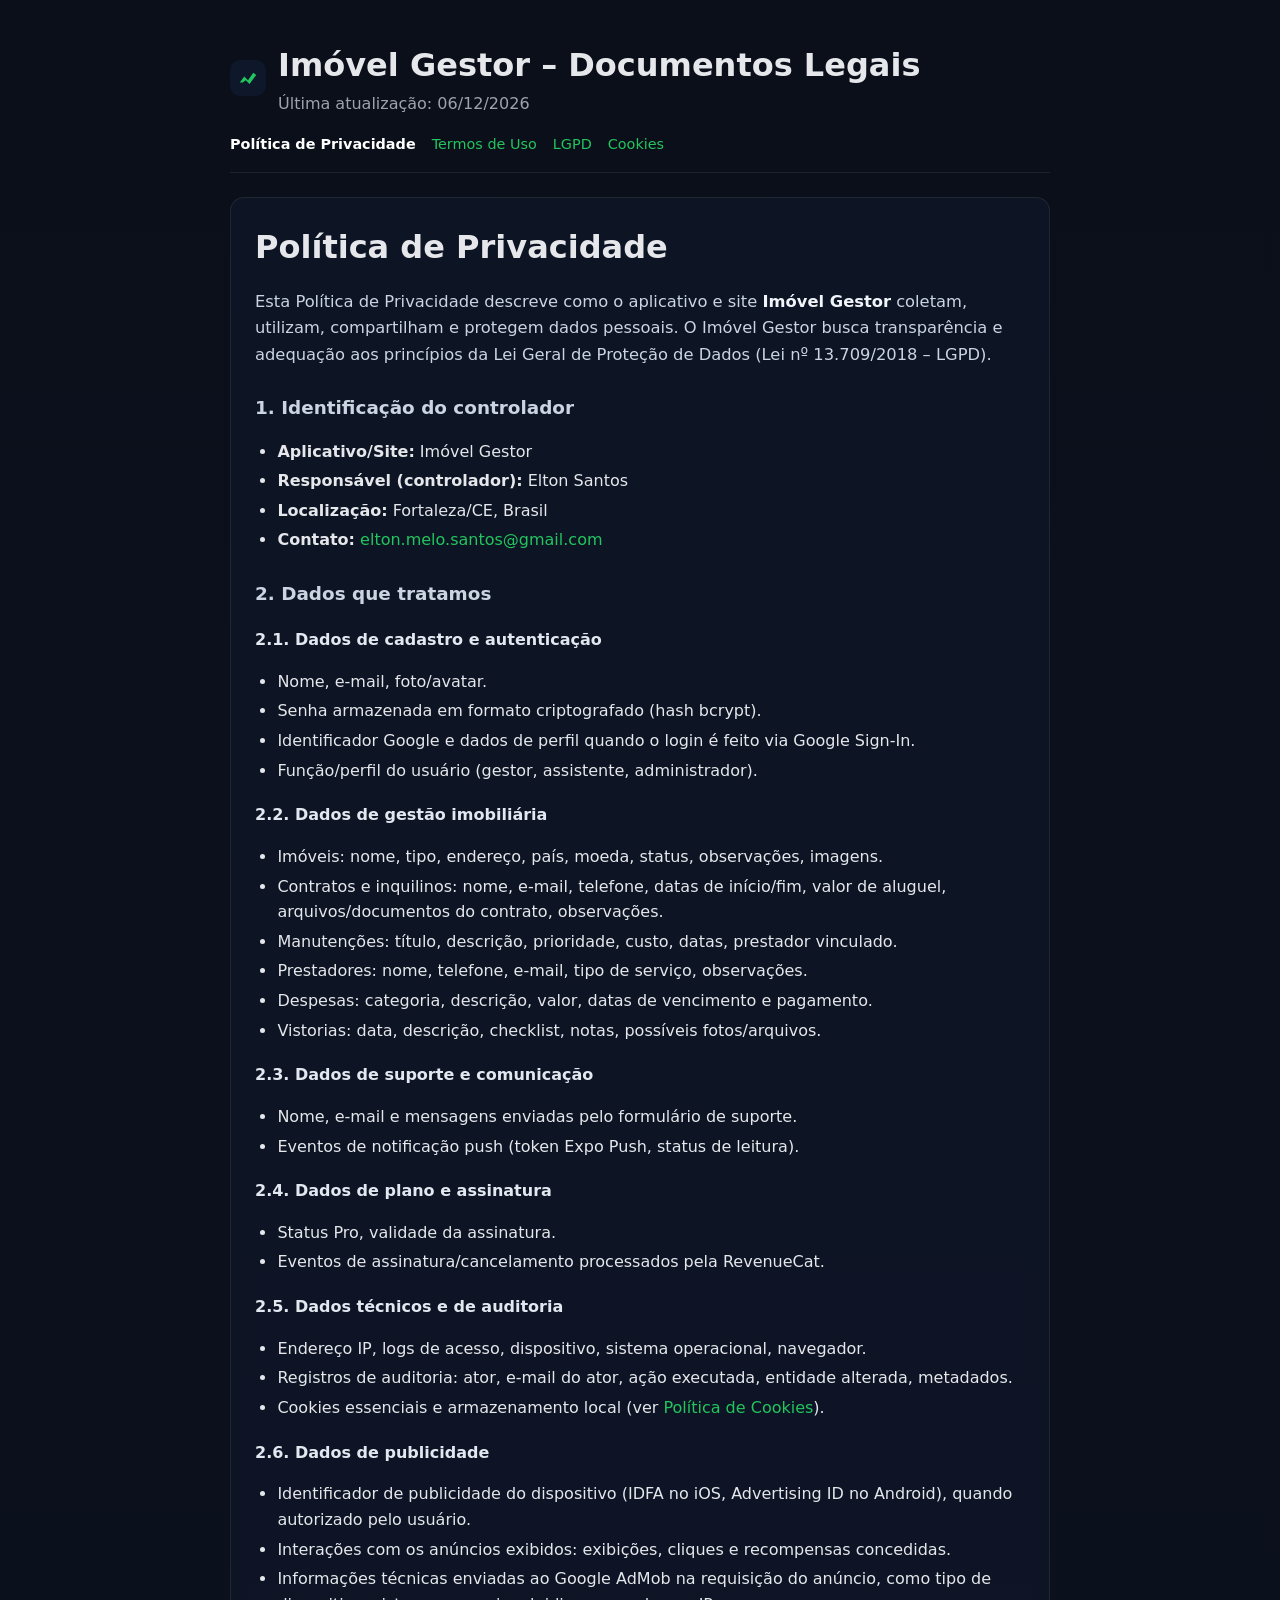
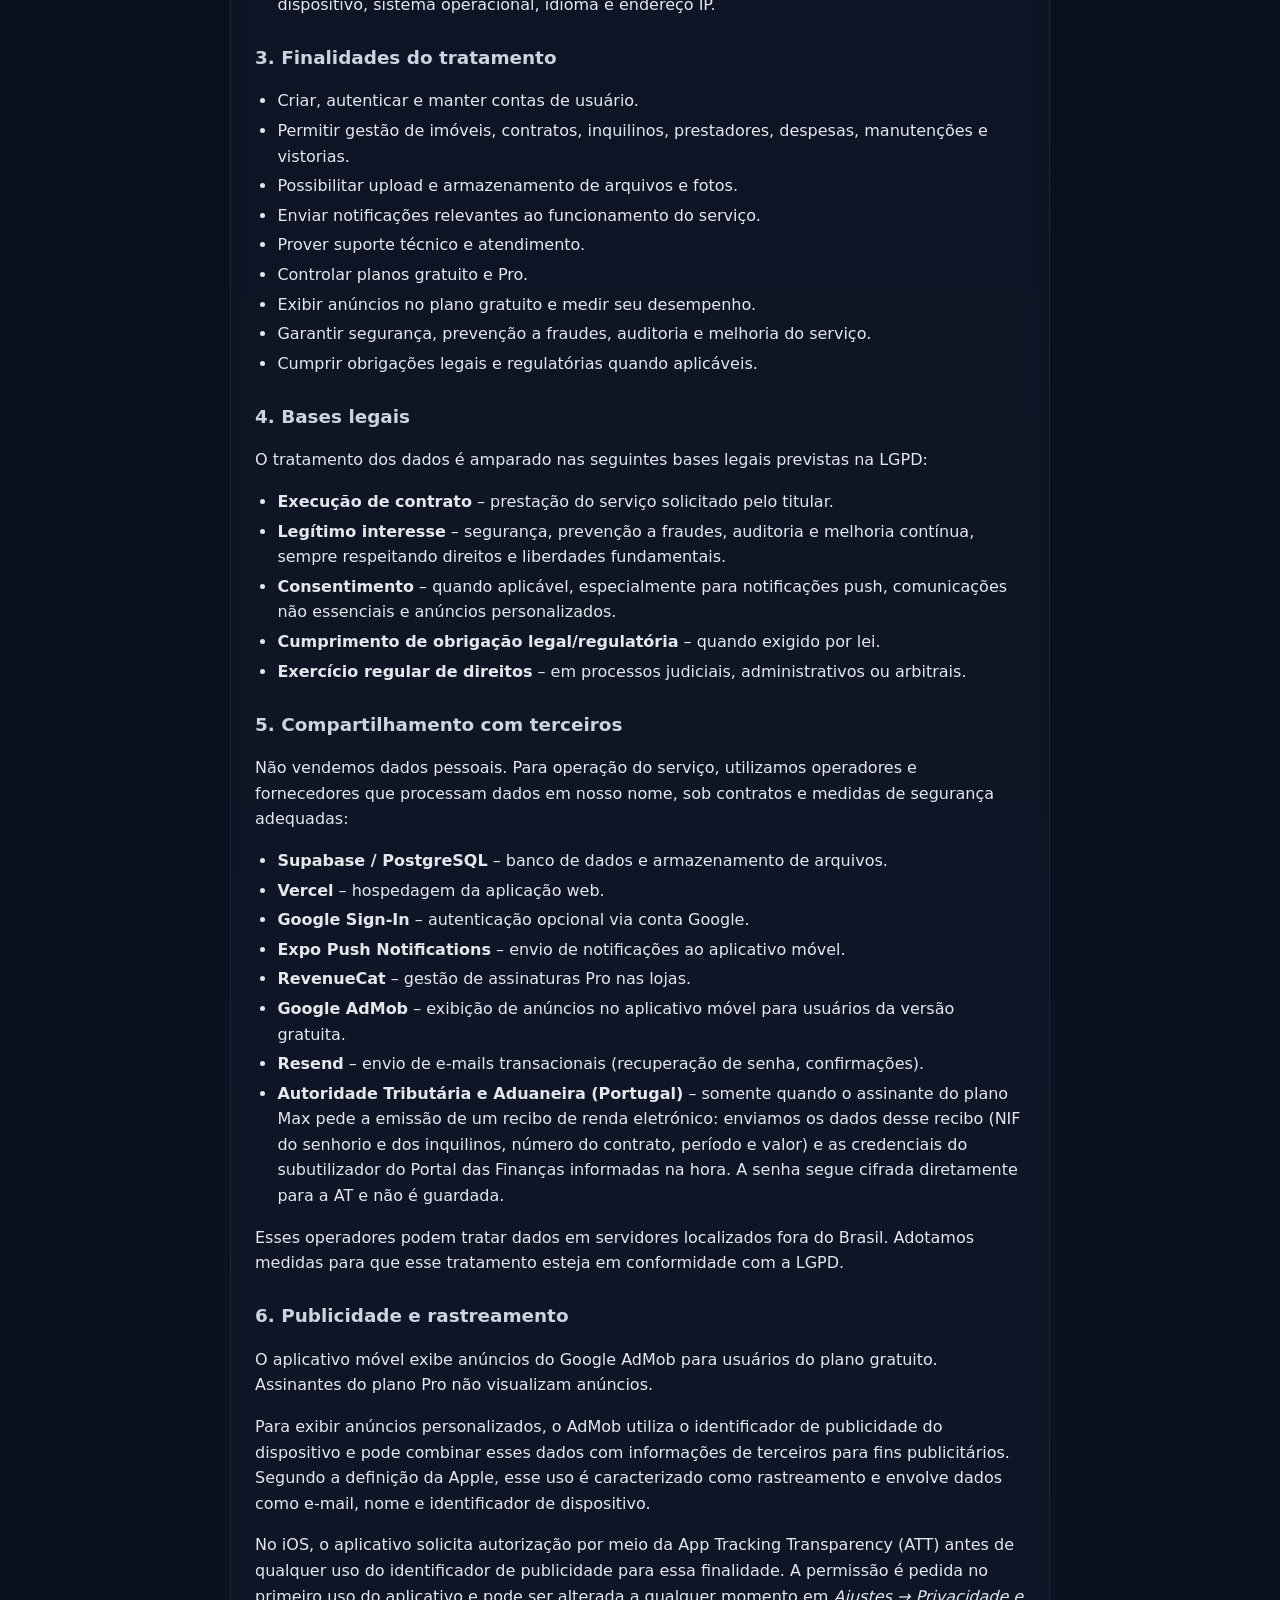
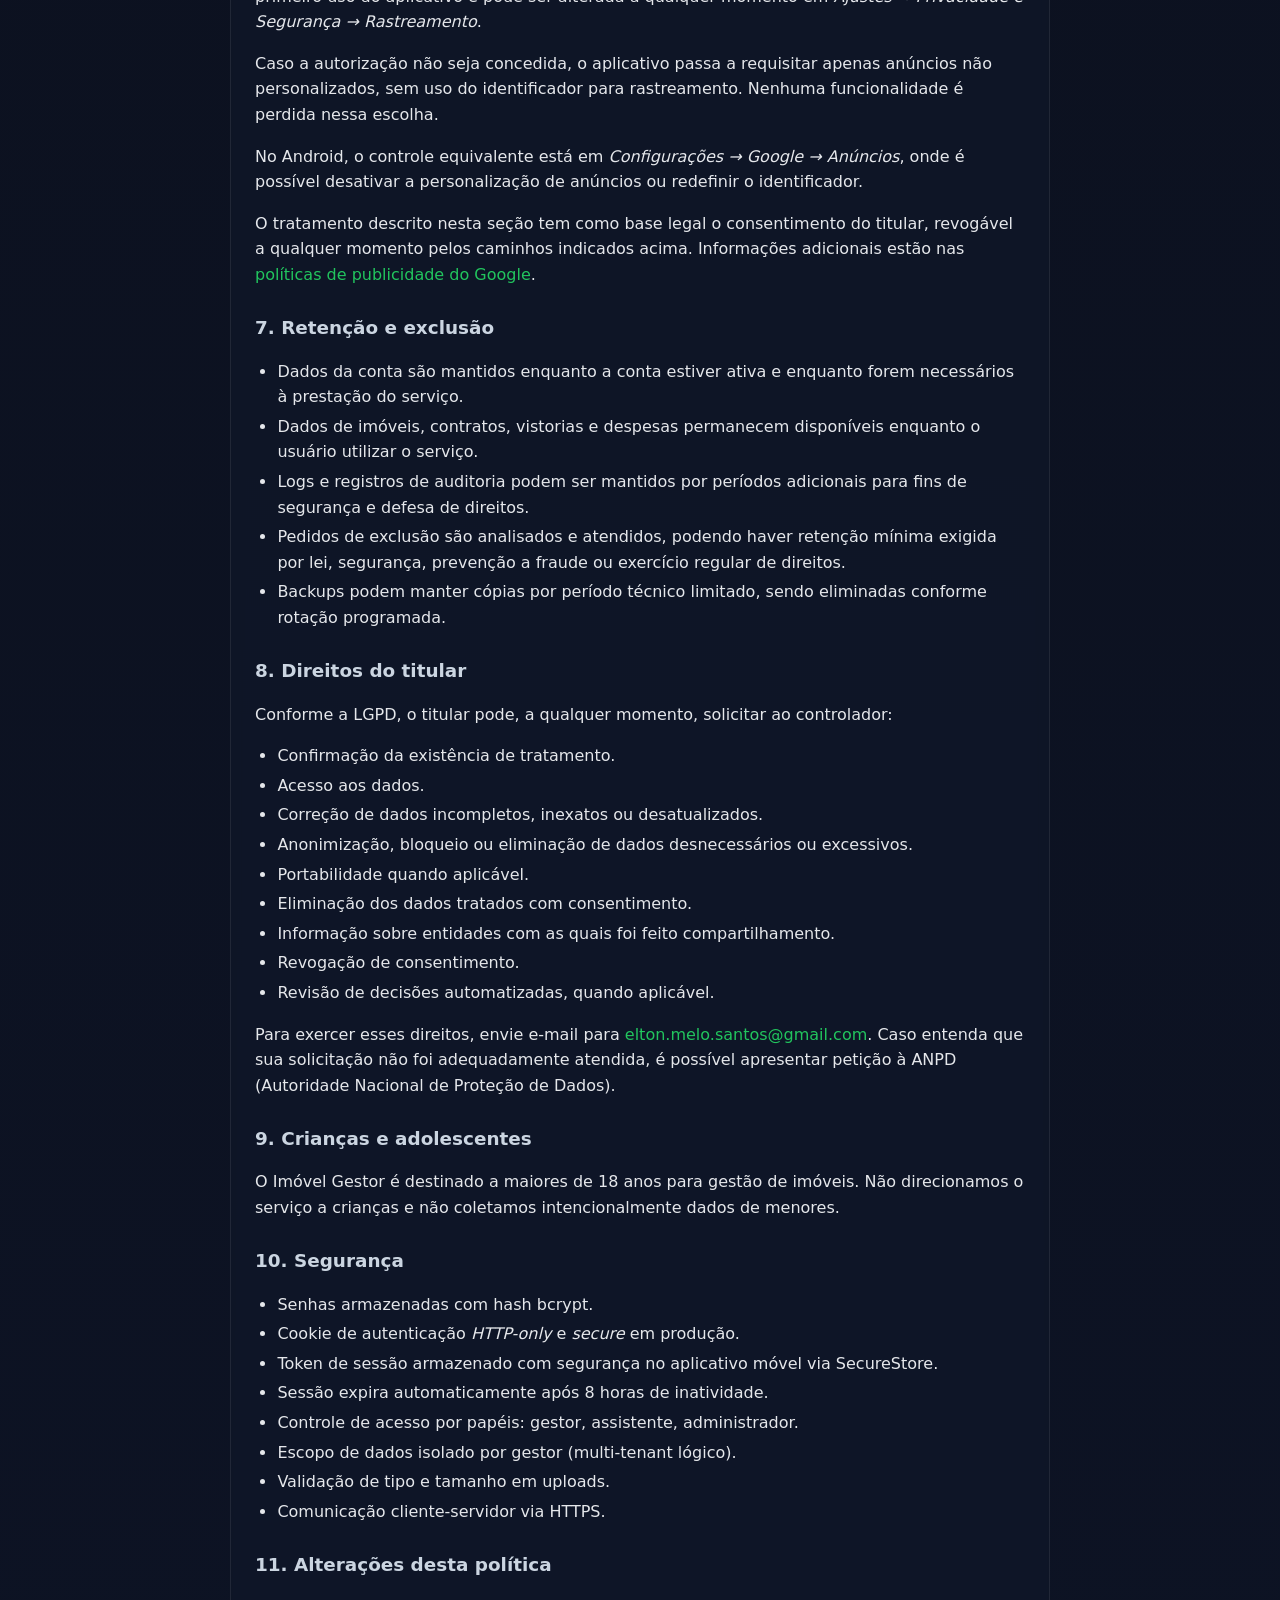
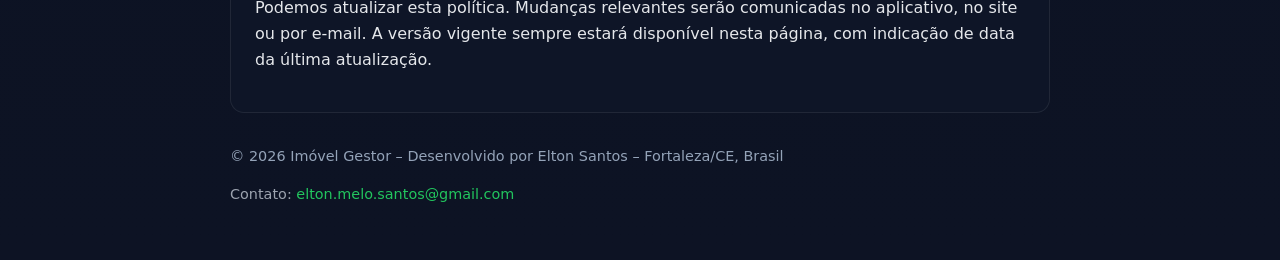
==== commit ea820d4c: "Add the tax authority as recipient for rent receipts" ====
--- a/index.html
+++ b/index.html
@@ -125,6 +125,7 @@
         <li><strong>RevenueCat</strong> – gestão de assinaturas Pro nas lojas.</li>
         <li><strong>Google AdMob</strong> – exibição de anúncios no aplicativo móvel para usuários da versão gratuita.</li>
         <li><strong>Resend</strong> – envio de e-mails transacionais (recuperação de senha, confirmações).</li>
+        <li><strong>Autoridade Tributária e Aduaneira (Portugal)</strong> – somente quando o assinante do plano Max pede a emissão de um recibo de renda eletrónico: enviamos os dados desse recibo (NIF do senhorio e dos inquilinos, número do contrato, período e valor) e as credenciais do subutilizador do Portal das Finanças informadas na hora. A senha segue cifrada diretamente para a AT e não é guardada.</li>
       </ul>
       <p>Esses operadores podem tratar dados em servidores localizados fora do Brasil. Adotamos medidas para que esse tratamento esteja em conformidade com a LGPD.</p>
 
@@ -168,7 +169,7 @@
         <li>Senhas armazenadas com hash bcrypt.</li>
         <li>Cookie de autenticação <em>HTTP-only</em> e <em>secure</em> em produção.</li>
         <li>Token de sessão armazenado com segurança no aplicativo móvel via SecureStore.</li>
-        <li>Sessão expira automaticamente após 12 horas de inatividade.</li>
+        <li>Sessão expira automaticamente após 8 horas de inatividade.</li>
         <li>Controle de acesso por papéis: gestor, assistente, administrador.</li>
         <li>Escopo de dados isolado por gestor (multi-tenant lógico).</li>
         <li>Validação de tipo e tamanho em uploads.</li>
